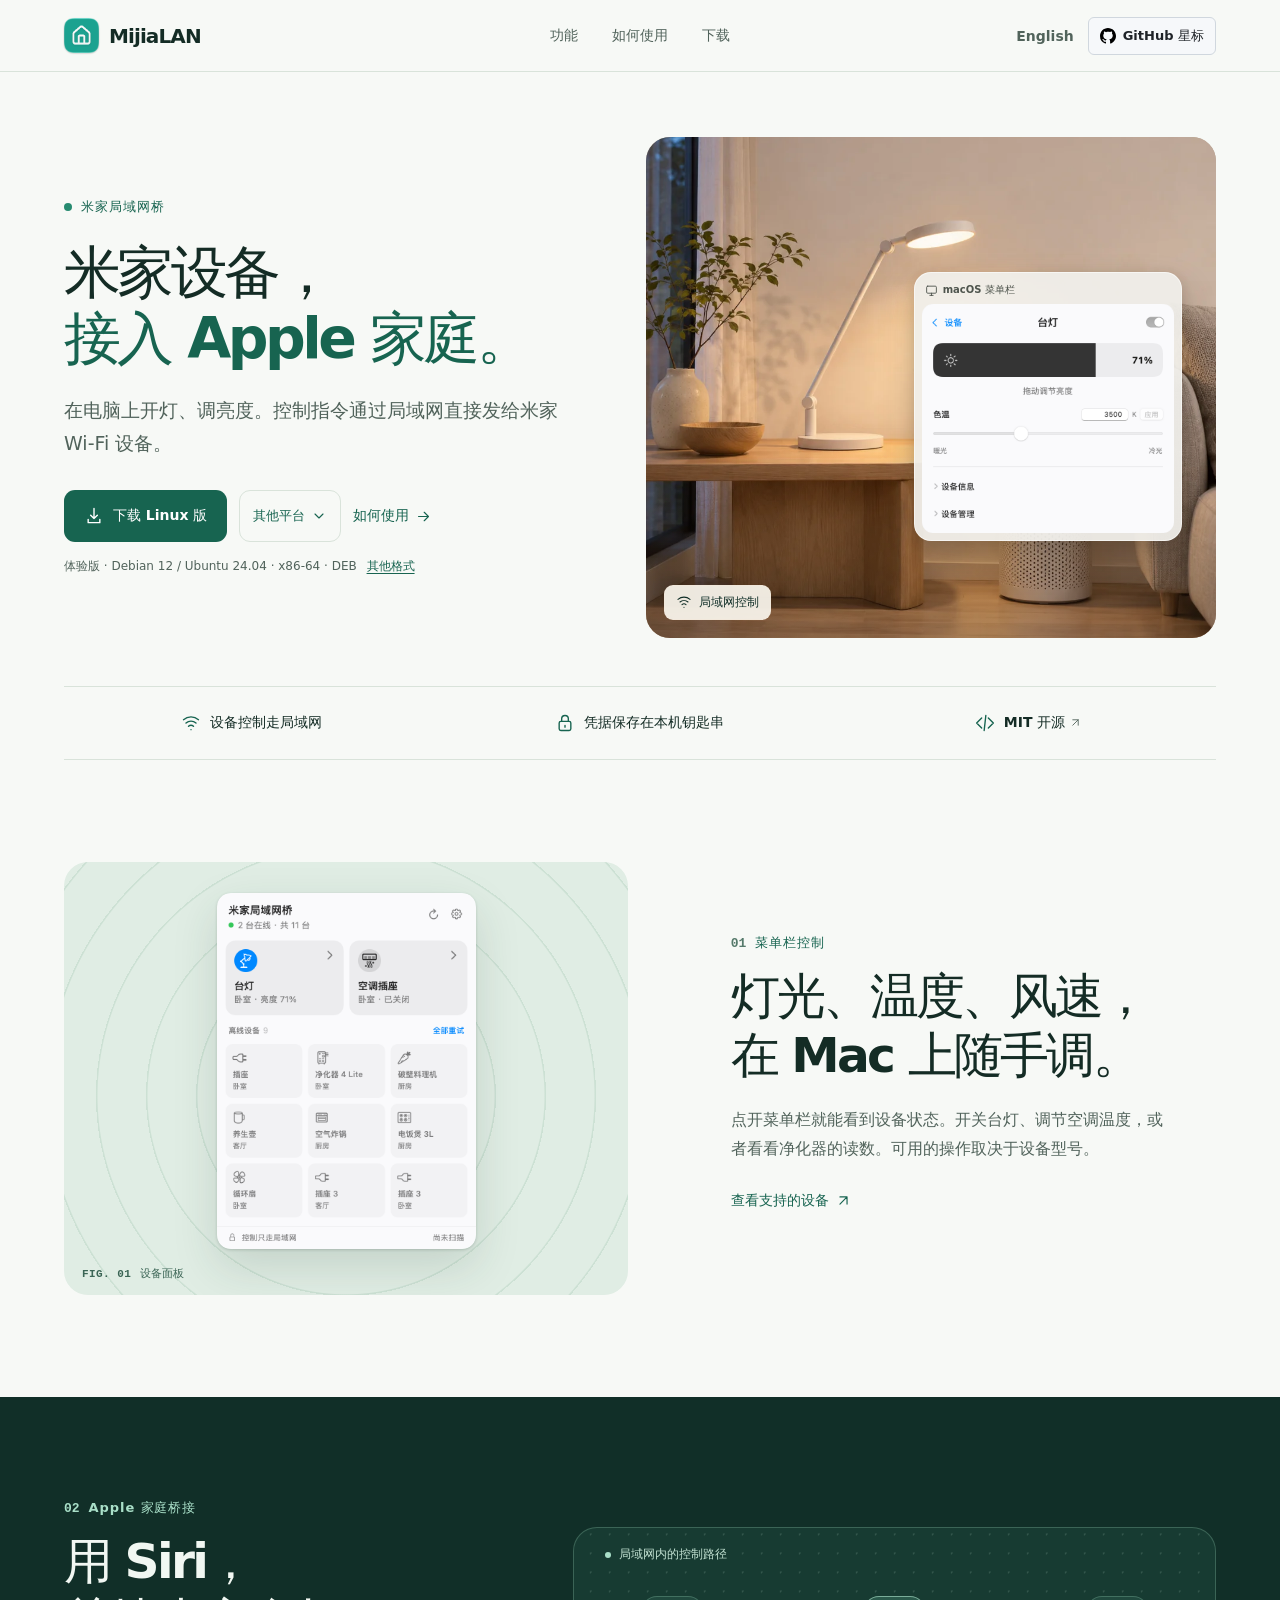
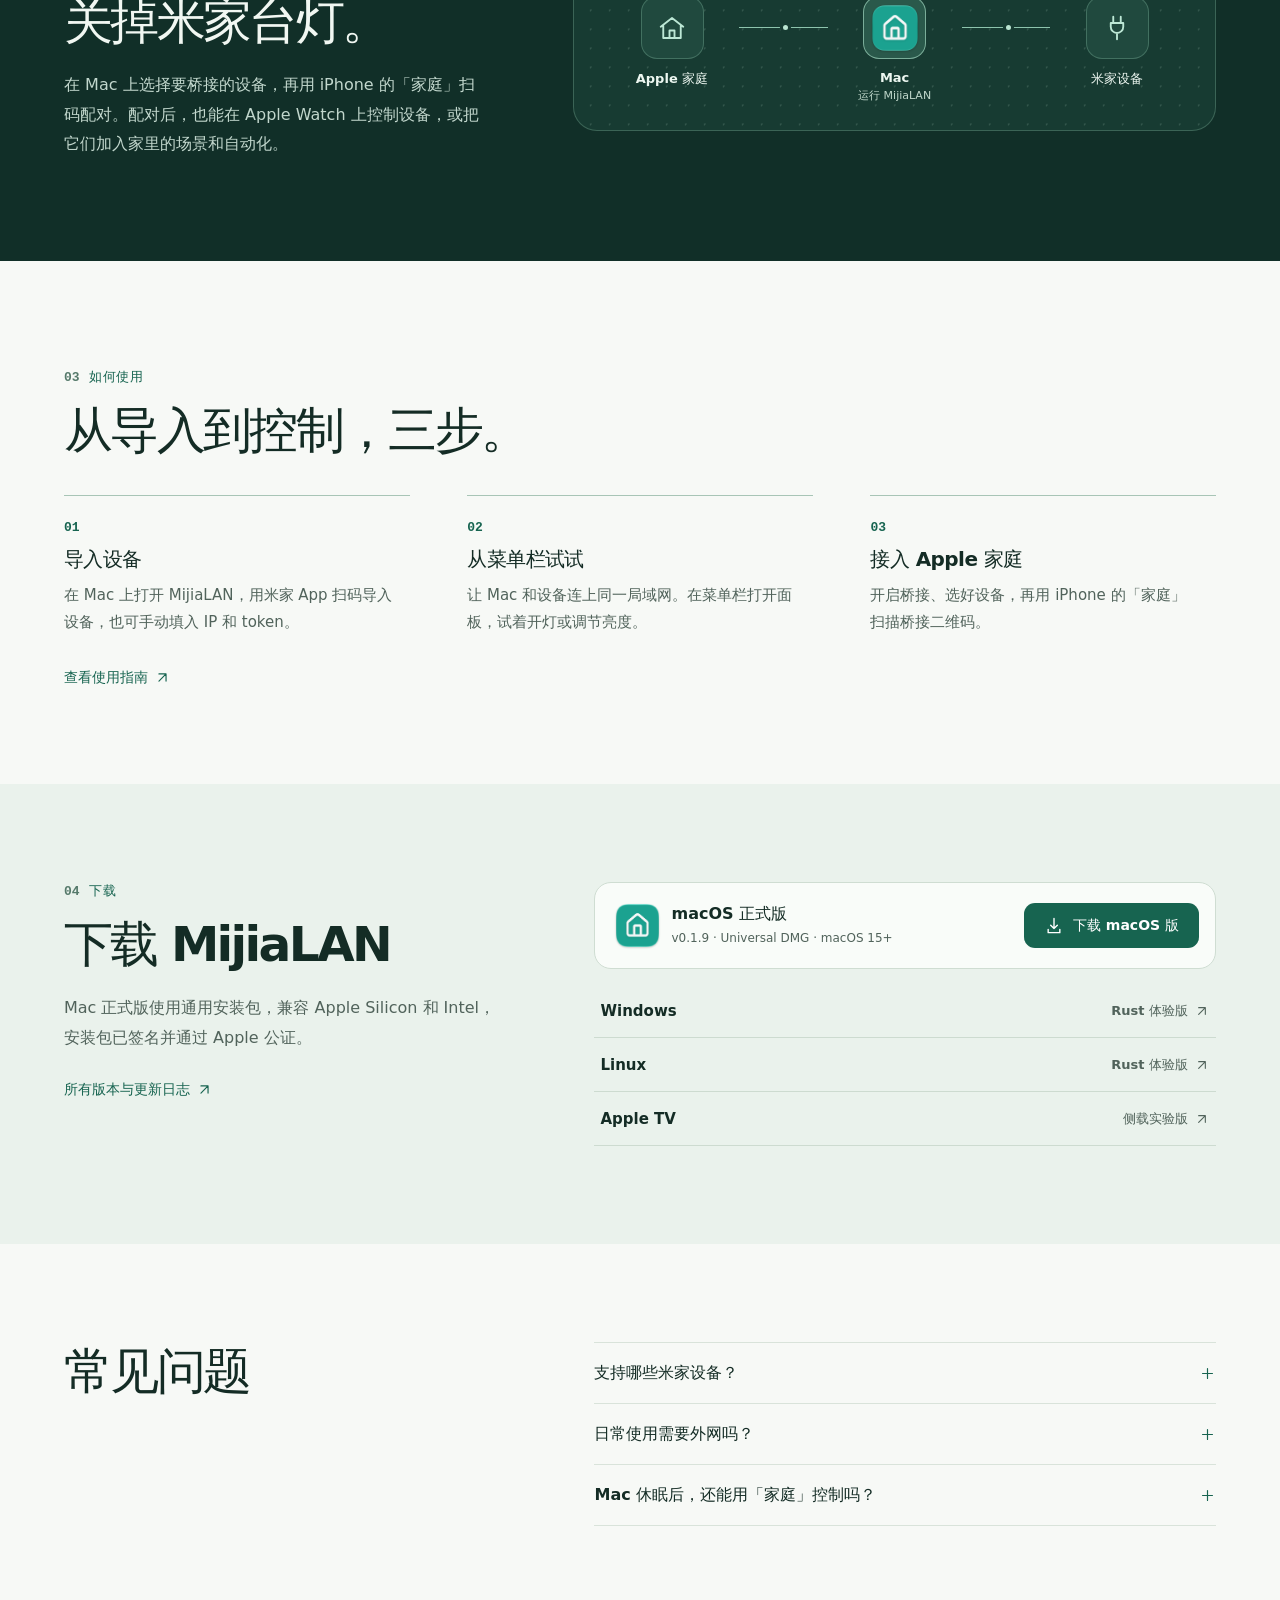
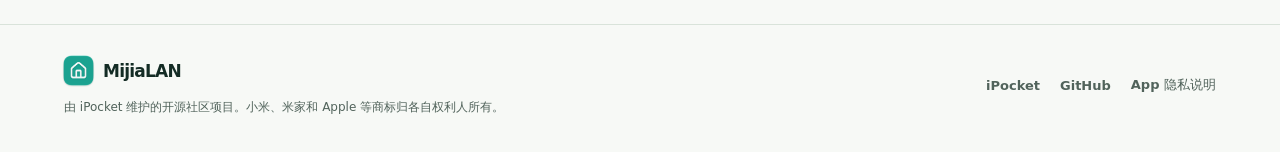
==== index.html @ 839fb007 "Update macOS download links for 0.1.9" ====
<!doctype html>
<html lang="zh-CN">
  <head>
    <meta charset="utf-8" />
    <meta name="viewport" content="width=device-width, initial-scale=1" />
    <meta name="theme-color" content="#f7f9f6" />
    <meta
      name="description"
      content="从 Mac 菜单栏控制兼容的米家 Wi-Fi 设备，通过局域网接入 Apple 家庭（HomeKit）。MijiaLAN 免费开源，支持 macOS 15 及以上。"
    />
    <meta name="robots" content="max-image-preview:large" />
    <title>米家局域网控制与 HomeKit 桥接 | MijiaLAN</title>
    <link rel="canonical" href="https://mijialan.ipocket.xyz/" />
    <link rel="alternate" hreflang="zh-CN" href="https://mijialan.ipocket.xyz/" />
    <link rel="alternate" hreflang="en" href="https://mijialan.ipocket.xyz/en/" />
    <link rel="alternate" hreflang="x-default" href="https://mijialan.ipocket.xyz/" />
    <meta property="og:type" content="website" />
    <meta property="og:site_name" content="MijiaLAN" />
    <meta property="og:locale" content="zh_CN" />
    <meta property="og:locale:alternate" content="en_US" />
    <meta property="og:url" content="https://mijialan.ipocket.xyz/" />
    <meta property="og:title" content="米家局域网控制与 HomeKit 桥接 | MijiaLAN" />
    <meta
      property="og:description"
      content="从 Mac 菜单栏控制米家 Wi-Fi 设备，并通过局域网接入 Apple 家庭。免费开源。"
    />
    <meta property="og:image" content="https://mijialan.ipocket.xyz/assets/mijialan-share.jpg" />
    <meta property="og:image:width" content="1200" />
    <meta property="og:image:height" content="630" />
    <meta property="og:image:alt" content="MijiaLAN 图标与点亮台灯的客厅。" />
    <meta name="twitter:card" content="summary_large_image" />
    <meta name="twitter:image:alt" content="MijiaLAN 图标与点亮台灯的客厅。" />
    <script type="application/ld+json">
      {
        "@context": "https://schema.org",
        "@type": "WebSite",
        "name": "MijiaLAN",
        "url": "https://mijialan.ipocket.xyz/",
        "inLanguage": ["zh-CN", "en"]
      }
    </script>
    <link rel="icon" type="image/png" href="./assets/mijialan-icon.png" />
    <link rel="stylesheet" href="./styles.css?v=regional-analytics" />
    <script defer src="./downloads.js"></script>
    <script defer src="./analytics.js?v=regional-analytics"></script>
  </head>
  <body>
    <svg class="icon-library" xmlns="http://www.w3.org/2000/svg" aria-hidden="true">
      <symbol id="icon-arrow" viewBox="0 0 24 24"><path d="M5 12h14m-6-6 6 6-6 6" /></symbol>
      <symbol id="icon-external" viewBox="0 0 24 24"><path d="M7 17 17 7M7 7h10v10" /></symbol>
      <symbol id="icon-download" viewBox="0 0 24 24"><path d="M12 3v12m-4-4 4 4 4-4M5 16v4h14v-4" /></symbol>
      <symbol id="icon-chevron" viewBox="0 0 24 24"><path d="m6 9 6 6 6-6" /></symbol>
      <symbol id="icon-check" viewBox="0 0 24 24"><path d="m5 12 4 4L19 6" /></symbol>
      <symbol id="icon-wifi" viewBox="0 0 24 24">
        <path d="M3 8a14 14 0 0 1 18 0M6 12a9 9 0 0 1 12 0m-9 4a4.4 4.4 0 0 1 6 0m-3 4h.01" />
      </symbol>
      <symbol id="icon-home" viewBox="0 0 24 24"><path d="m3 11 9-7 9 7m-2-1v10H5V10m5 10v-6h4v6" /></symbol>
      <symbol id="icon-mac" viewBox="0 0 24 24">
        <rect x="3" y="4" width="18" height="13" rx="2" />
        <path d="M9 21h6m-3-4v4" />
      </symbol>
      <symbol id="icon-plug" viewBox="0 0 24 24">
        <path d="M9 3v5m6-5v5M7 8h10v3a5 5 0 0 1-10 0V8Zm5 8v5" />
      </symbol>
      <symbol id="icon-code" viewBox="0 0 24 24"><path d="m8 6-6 6 6 6m8-12 6 6-6 6m-3-15-2 18" /></symbol>
      <symbol id="icon-lock" viewBox="0 0 24 24">
        <rect x="5" y="10" width="14" height="11" rx="2" />
        <path d="M8 10V7a4 4 0 0 1 8 0v3m-4 5v2" />
      </symbol>
      <symbol id="icon-plus" viewBox="0 0 24 24"><path d="M5 12h14M12 5v14" /></symbol>
    </svg>
    <a class="skip-link" href="#main-content">跳到正文</a>

    <header class="site-header" id="top">
      <div class="shell header-inner">
        <a class="wordmark" href="#top" aria-label="MijiaLAN 首页">
          <img src="./assets/mijialan-icon.png" width="43" height="43" alt="" />
          <span>MijiaLAN</span>
        </a>
        <nav class="site-nav" aria-label="主导航">
          <a href="#features">功能</a>
          <a href="#setup">如何使用</a>
          <a href="#download">下载</a>
        </nav>
        <div class="header-actions">
          <a class="locale-link" href="./en/" lang="en" hreflang="en">English</a>
          <a
            class="source-link"
            href="https://github.com/iPocket-APP/MijiaLAN"
            aria-label="在 GitHub 上给 MijiaLAN 点星标"
          >
            <img src="./assets/github-mark.svg" width="16" height="16" alt="" />
            <span><span class="source-site">GitHub </span>星标</span>
          </a>
        </div>
      </div>
    </header>

    <main id="main-content">
      <section class="shell hero" aria-labelledby="hero-title">
        <div class="hero-copy">
          <p class="eyebrow"><span class="status-dot" aria-hidden="true"></span> 米家局域网桥</p>
          <h1 id="hero-title">米家设备，<span>接入 Apple 家庭。</span></h1>
          <p class="hero-description">在电脑上开灯、调亮度。控制指令通过局域网直接发给米家 Wi‑Fi 设备。</p>
          <div class="hero-actions" data-platform-picker>
            <a
              class="button button-primary"
              href="#download"
              data-hero-download
              data-download-placement="hero"
              aria-describedby="hero-requirements"
            >
              <svg class="icon" aria-hidden="true"><use href="#icon-download" /></svg>
              <span>选择下载平台</span>
            </a>
            <button
              type="button"
              class="button platform-toggle"
              data-platform-toggle
              aria-controls="download-platforms"
              aria-expanded="false"
              hidden
            >
              <span>其他平台</span>
              <svg class="icon" aria-hidden="true"><use href="#icon-chevron" /></svg>
            </button>
            <div class="platform-picker" id="download-platforms" role="group" aria-label="下载平台" hidden>
              <button
                type="button"
                data-option-platform="macos"
                data-label="下载 macOS 版"
                data-requirements="macOS 15 及以上 · Apple Silicon 与 Intel"
                aria-pressed="false"
              >
                <strong>macOS</strong>
                <small>正式版 · Universal DMG</small>
                <svg class="icon" aria-hidden="true"><use href="#icon-check" /></svg>
              </button>
              <button
                type="button"
                data-option-platform="windows"
                data-label="下载 Windows 版"
                data-requirements="体验版 · Windows x64 · MSI"
                data-release-label="安装说明"
                aria-pressed="false"
              >
                <strong>Windows</strong>
                <small>体验版 · x64 MSI</small>
                <svg class="icon" aria-hidden="true"><use href="#icon-check" /></svg>
              </button>
              <button
                type="button"
                data-option-platform="linux"
                data-label="下载 Linux 版"
                data-requirements="体验版 · Debian 12 / Ubuntu 24.04 · x86-64 · DEB"
                data-release-label="其他格式"
                aria-pressed="false"
              >
                <strong>Linux</strong>
                <small>体验版 · x86-64 DEB</small>
                <svg class="icon" aria-hidden="true"><use href="#icon-check" /></svg>
              </button>
            </div>
            <a class="text-link" href="#setup"
              >如何使用 <svg class="icon" aria-hidden="true"><use href="#icon-arrow" /></svg
            ></a>
          </div>
          <p class="hero-requirements" id="hero-requirements">
            <span data-hero-requirements>macOS、Windows 和 Linux</span>
            <a data-hero-release href="https://github.com/iPocket-APP/MijiaLAN/releases" hidden>发行说明</a>
          </p>
        </div>

        <figure class="hero-art">
          <img
            class="hero-scene"
            src="./assets/living-room.webp"
            width="960"
            height="1280"
            alt="客厅里的台灯亮着，旁边摆着空气净化器。"
          />
          <div class="hero-panel">
            <div class="panel-label">
              <svg class="icon" aria-hidden="true"><use href="#icon-mac" /></svg> macOS 菜单栏
            </div>
            <img
              src="./assets/macos-lamp.webp"
              width="720"
              height="654"
              alt="MijiaLAN 的台灯详情，可调节电源、亮度和色温。"
            />
          </div>
          <figcaption class="art-caption">
            <svg class="icon" aria-hidden="true"><use href="#icon-wifi" /></svg> 局域网控制
          </figcaption>
        </figure>
      </section>

      <ul class="shell facts" aria-label="项目特点">
        <li>
          <svg class="icon" aria-hidden="true"><use href="#icon-wifi" /></svg><span>设备控制走局域网</span>
        </li>
        <li>
          <svg class="icon" aria-hidden="true"><use href="#icon-lock" /></svg
          ><span>凭据保存在本机钥匙串</span>
        </li>
        <li>
          <svg class="icon" aria-hidden="true"><use href="#icon-code" /></svg
          ><a href="https://github.com/iPocket-APP/MijiaLAN/blob/main/LICENSE"
            >MIT 开源 <svg class="icon" aria-hidden="true"><use href="#icon-external" /></svg
          ></a>
        </li>
      </ul>

      <section class="shell feature" id="features" aria-labelledby="feature-title">
        <figure class="feature-art">
          <img
            src="./assets/macos-panel.webp"
            width="720"
            height="990"
            alt="米家局域网桥设备面板，显示台灯、空调插座与各设备的连接状态。"
            loading="lazy"
          />
          <figcaption><span class="figure-index">FIG. 01</span> 设备面板</figcaption>
        </figure>
        <div class="section-copy">
          <p class="eyebrow section-label"><span>01</span> 菜单栏控制</p>
          <h2 id="feature-title">灯光、温度、风速，<br />在 Mac 上随手调。</h2>
          <p>
            点开菜单栏就能看到设备状态。开关台灯、调节空调温度，或者看看净化器的读数。可用的操作取决于设备型号。
          </p>
          <a class="text-link" href="https://github.com/iPocket-APP/MijiaLAN#设备支持"
            >查看支持的设备 <svg class="icon" aria-hidden="true"><use href="#icon-external" /></svg
          ></a>
        </div>
      </section>

      <section class="bridge" id="apple-home" aria-labelledby="bridge-title">
        <div class="shell bridge-inner">
          <div class="section-copy">
            <p class="eyebrow section-label"><span>02</span> Apple 家庭桥接</p>
            <h2 id="bridge-title">用 Siri，<br />关掉米家台灯。</h2>
            <p>
              在 Mac 上选择要桥接的设备，再用 iPhone 的「家庭」扫码配对。配对后，也能在 Apple Watch
              上控制设备，或把它们加入家里的场景和自动化。
            </p>
          </div>

          <figure class="route">
            <figcaption><span class="status-dot" aria-hidden="true"></span> 局域网内的控制路径</figcaption>
            <div
              class="route-flow"
              role="img"
              aria-label="Apple 家庭通过运行 MijiaLAN 的 Mac 控制米家 Wi‑Fi 设备。"
            >
              <div class="route-node">
                <span class="route-icon"
                  ><svg class="icon" aria-hidden="true"><use href="#icon-home" /></svg
                ></span>
                <span>Apple 家庭</span>
              </div>
              <span class="route-line" aria-hidden="true"></span>
              <div class="route-node route-bridge">
                <span class="route-icon"
                  ><img src="./assets/mijialan-icon.png" width="68" height="68" alt=""
                /></span>
                <span>Mac <small>运行 MijiaLAN</small></span>
              </div>
              <span class="route-line" aria-hidden="true"></span>
              <div class="route-node">
                <span class="route-icon"
                  ><svg class="icon" aria-hidden="true"><use href="#icon-plug" /></svg
                ></span>
                <span>米家设备</span>
              </div>
            </div>
          </figure>
        </div>
      </section>

      <section class="shell setup" id="setup" aria-labelledby="setup-title">
        <p class="eyebrow section-label"><span>03</span> 如何使用</p>
        <h2 id="setup-title">从导入到控制，三步。</h2>
        <ol class="steps">
          <li>
            <span class="step-number" aria-hidden="true">01</span>
            <h3>导入设备</h3>
            <p>在 Mac 上打开 MijiaLAN，用米家 App 扫码导入设备，也可手动填入 IP 和 token。</p>
          </li>
          <li>
            <span class="step-number" aria-hidden="true">02</span>
            <h3>从菜单栏试试</h3>
            <p>让 Mac 和设备连上同一局域网。在菜单栏打开面板，试着开灯或调节亮度。</p>
          </li>
          <li>
            <span class="step-number" aria-hidden="true">03</span>
            <h3>接入 Apple 家庭</h3>
            <p>开启桥接、选好设备，再用 iPhone 的「家庭」扫描桥接二维码。</p>
          </li>
        </ol>
        <a class="text-link" href="https://github.com/iPocket-APP/MijiaLAN#使用"
          >查看使用指南 <svg class="icon" aria-hidden="true"><use href="#icon-external" /></svg
        ></a>
      </section>

      <section class="downloads" id="download" aria-labelledby="download-title">
        <div class="shell downloads-inner">
          <div class="section-copy">
            <p class="eyebrow section-label"><span>04</span> 下载</p>
            <h2 id="download-title">下载 MijiaLAN</h2>
            <p>Mac 正式版使用通用安装包，兼容 Apple Silicon 和 Intel，安装包已签名并通过 Apple 公证。</p>
            <a class="text-link" href="https://github.com/iPocket-APP/MijiaLAN/releases"
              >所有版本与更新日志 <svg class="icon" aria-hidden="true"><use href="#icon-external" /></svg
            ></a>
          </div>
          <div class="platforms">
            <div class="mac-download">
              <div class="platform-heading">
                <img src="./assets/mijialan-icon.png" width="53" height="53" alt="" loading="lazy" />
                <div>
                  <h3>macOS 正式版</h3>
                  <p>v0.1.9 · Universal DMG · macOS 15+</p>
                </div>
              </div>
              <a
                class="button button-primary"
                href="https://github.com/iPocket-APP/MijiaLAN/releases/download/v0.1.9/MijiaLAN-0.1.9-universal.dmg"
                data-download-placement="download_section"
                data-download-platform="macos"
              >
                <svg class="icon" aria-hidden="true"><use href="#icon-download" /></svg> 下载 macOS 版
              </a>
            </div>
            <ul class="platform-links" aria-label="其他平台">
              <li>
                <a
                  id="release-windows"
                  href="https://github.com/iPocket-APP/MijiaLAN/releases/tag/rs-v0.1.0-b14"
                  ><span>Windows</span
                  ><span class="platform-status"
                    >Rust 体验版
                    <svg class="icon" aria-hidden="true"><use href="#icon-external" /></svg></span
                ></a>
              </li>
              <li>
                <a
                  id="release-linux"
                  href="https://github.com/iPocket-APP/MijiaLAN/releases/tag/rs-linux-v0.1.0-b1"
                  ><span>Linux</span
                  ><span class="platform-status"
                    >Rust 体验版
                    <svg class="icon" aria-hidden="true"><use href="#icon-external" /></svg></span
                ></a>
              </li>
              <li>
                <a href="https://github.com/iPocket-APP/MijiaLAN/releases/tag/tvos-v0.1.1-b3"
                  ><span>Apple TV</span
                  ><span class="platform-status"
                    >侧载实验版 <svg class="icon" aria-hidden="true"><use href="#icon-external" /></svg></span
                ></a>
              </li>
            </ul>
          </div>
        </div>
      </section>

      <section class="shell faq" aria-labelledby="faq-title">
        <h2 id="faq-title">常见问题</h2>
        <div class="faq-list">
          <details>
            <summary>
              支持哪些米家设备？ <svg class="icon" aria-hidden="true"><use href="#icon-plus" /></svg>
            </summary>
            <p>
              主要支持可在局域网直连的米家 Wi‑Fi
              设备，包括部分灯具、插座、风扇、空调和净化器。具体型号和可用功能见<a
                href="https://github.com/iPocket-APP/MijiaLAN#设备支持"
                >设备支持说明</a
              >。
            </p>
          </details>
          <details>
            <summary>
              日常使用需要外网吗？ <svg class="icon" aria-hidden="true"><use href="#icon-plus" /></svg>
            </summary>
            <p>
              设备导入并缓存所需规格后，日常控制可以在局域网完成。用米家 App
              扫码导入设备，以及获取尚未缓存的设备规格时，需要联网。
            </p>
          </details>
          <details>
            <summary>
              Mac 休眠后，还能用「家庭」控制吗？
              <svg class="icon" aria-hidden="true"><use href="#icon-plus" /></svg>
            </summary>
            <p>
              桥接时需要让 Mac 保持唤醒，并让 MijiaLAN 在后台运行。要从家外访问，或让家庭自动化运行，还需要
              HomePod 或 Apple TV 等家居中枢。
            </p>
          </details>
        </div>
      </section>
    </main>

    <footer class="site-footer">
      <div class="shell footer-inner">
        <div>
          <a class="wordmark" href="#top" aria-label="MijiaLAN，返回顶部"
            ><img src="./assets/mijialan-icon.png" width="37" height="37" alt="" loading="lazy" /><span
              >MijiaLAN</span
            ></a
          >
          <p>由 iPocket 维护的开源社区项目。小米、米家和 Apple 等商标归各自权利人所有。</p>
        </div>
        <nav class="footer-links" aria-label="页脚导航">
          <a href="https://ipocket.xyz/">iPocket</a>
          <a href="https://github.com/iPocket-APP/MijiaLAN">GitHub</a>
          <a href="https://github.com/iPocket-APP/MijiaLAN/blob/main/PRIVACY.md">App 隐私说明</a>
          <button
            type="button"
            data-analytics-settings="regional"
            aria-controls="analytics-consent"
            aria-expanded="false"
            hidden
          >
            网站分析设置
          </button>
        </nav>
      </div>
      <div class="shell">
        <section
          class="analytics-consent"
          id="analytics-consent"
          aria-labelledby="analytics-title"
          tabindex="-1"
          hidden
        >
          <h2 id="analytics-title">网站分析设置</h2>
          <p>
            Google Analytics 使用 Cookie 统计页面访问和安装包按钮点击。你可以随时在页脚更改选择。
            <a href="https://policies.google.com/technologies/partner-sites?hl=zh-CN">Google 如何使用数据</a>
          </p>
          <div class="analytics-actions">
            <button class="button analytics-choice" type="button" data-analytics-choice="deny">
              不允许分析
            </button>
            <button class="button analytics-choice" type="button" data-analytics-choice="allow">
              允许分析
            </button>
          </div>
        </section>
      </div>
    </footer>
  </body>
</html>
---- styles.css ----
:root {
  color-scheme: light;
  --paper: #f7f9f6;
  --ink: #142c25;
  --muted: #51635b;
  --green: #176450;
  --green-hover: #104e3f;
  --line: #d9e3da;
  --soft: #eaf2ec;
  --forest: #112f28;
  --mint: #a9dfc8;
  --page-width: 1220px;
  --gutter: clamp(20px, 5vw, 72px);
  --radius: 24px;
  font-family: -apple-system, BlinkMacSystemFont, "PingFang SC", "Microsoft YaHei", system-ui, sans-serif;
  background: var(--paper);
  color: var(--ink);
  font-synthesis: none;
  -webkit-font-smoothing: antialiased;
}

*,
*::before,
*::after {
  box-sizing: border-box;
}
body,
figure,
ul,
ol,
p,
h1,
h2,
h3 {
  margin: 0;
}
a {
  color: inherit;
  text-decoration: none;
}
img {
  display: block;
  max-width: 100%;
  height: auto;
}
section[id],
#main-content {
  scroll-margin-top: 24px;
}
::selection {
  color: var(--forest);
  background: #bfe6d4;
}
:focus-visible {
  outline: 2px solid #147b61;
  outline-offset: 5px;
}

.shell {
  width: min(var(--page-width), calc(100% - var(--gutter) * 2));
  margin-inline: auto;
}
.icon-library {
  position: absolute;
  width: 0;
  height: 0;
  overflow: hidden;
}
.icon {
  width: 20px;
  height: 20px;
  flex: none;
  fill: none;
  stroke: currentColor;
  stroke-width: 1.65;
  stroke-linecap: round;
  stroke-linejoin: round;
}
.skip-link {
  position: fixed;
  z-index: 5;
  top: 10px;
  left: 10px;
  padding: 10px 14px;
  color: white;
  background: var(--forest);
  border-radius: 8px;
  transform: translateY(-150%);
}
.skip-link:focus {
  transform: translateY(0);
}

.site-header {
  border-bottom: 1px solid var(--line);
}
.header-inner {
  min-height: 71px;
  display: grid;
  grid-template-columns: 1fr auto 1fr;
  gap: 24px;
  align-items: center;
}
.wordmark {
  display: inline-flex;
  align-items: center;
  gap: 6px;
  width: fit-content;
  font-size: 20px;
  font-weight: 750;
  letter-spacing: -0.045em;
}
.wordmark img {
  margin-left: -4px;
}
.site-nav {
  display: flex;
  align-items: center;
  gap: 34px;
}
.site-nav a,
.locale-link {
  min-height: 44px;
  display: inline-flex;
  align-items: center;
  font-size: 14px;
  font-weight: 600;
  color: var(--muted);
}
.site-nav a:hover,
.locale-link:hover {
  color: var(--green);
}
.header-actions {
  display: flex;
  align-items: center;
  gap: 14px;
  justify-self: end;
  white-space: nowrap;
}
.source-link {
  display: inline-flex;
  align-items: center;
  gap: 7px;
  min-height: 38px;
  padding-inline: 11px;
  border: 1px solid #d0d7de;
  border-radius: 6px;
  background: #f6f8fa;
  color: #1f2328;
  font-size: 13px;
  font-weight: 650;
}
.source-link:hover {
  border-color: #b6bec7;
  background: #eef1f4;
}
.source-link img {
  flex: none;
}

.hero {
  display: grid;
  grid-template-columns: 0.96fr 1.04fr;
  gap: clamp(34px, 4.3vw, 62px);
  align-items: center;
  padding-block: clamp(49px, 5.1vw, 74px) 48px;
}
.hero-copy {
  min-width: 0;
}
.eyebrow {
  display: flex;
  align-items: center;
  gap: 9px;
  font-size: 13px;
  font-weight: 720;
  color: var(--green);
  letter-spacing: 0.07em;
}
.status-dot {
  width: 8px;
  height: 8px;
  flex: none;
  border-radius: 50%;
  background: #278b70;
}
.hero h1 {
  margin-top: 23px;
  font-size: clamp(42px, 4.45vw, 66px);
  font-weight: 780;
  line-height: 1.16;
  letter-spacing: -0.062em;
}
.hero h1 span {
  display: block;
  color: var(--green);
}
.hero-description {
  margin-top: 23px;
  max-width: 26em;
  font-size: clamp(16px, 1.5vw, 19px);
  line-height: 1.75;
  color: var(--muted);
}
.hero-actions {
  position: relative;
  display: flex;
  flex-wrap: wrap;
  align-items: center;
  gap: 10px 12px;
  margin-top: 30px;
}
.hero-actions [hidden] {
  display: none;
}
.button {
  display: inline-flex;
  align-items: center;
  justify-content: center;
  gap: 9px;
  min-height: 52px;
  padding: 0 19px;
  border: 1px solid transparent;
  border-radius: 11px;
  font-size: 14px;
  font-weight: 710;
  white-space: nowrap;
  transition:
    background-color 0.18s ease,
    transform 0.18s ease;
}
.button-primary {
  background: var(--green);
  color: #fff;
}
.button-primary:hover {
  background: var(--green-hover);
}
.button-primary:active {
  transform: translateY(1px);
}
.platform-toggle {
  gap: 6px;
  padding-inline: 13px;
  font-family: inherit;
  font-size: 13px;
  cursor: pointer;
}
.platform-toggle:not(.button-primary) {
  border-color: var(--line);
  background: transparent;
  color: var(--green);
}
.platform-toggle:not(.button-primary):is(:hover, [aria-expanded="true"]) {
  background: var(--soft);
}
.platform-toggle .icon,
.platform-picker .icon {
  width: 16px;
  height: 16px;
}
.platform-toggle[aria-expanded="true"] .icon {
  transform: rotate(180deg);
}
.platform-picker {
  position: absolute;
  inset-block-start: calc(100% + 8px);
  inset-inline-start: 0;
  z-index: 2;
  width: min(278px, 100%);
  padding: 5px;
  border: 1px solid var(--line);
  border-radius: 14px;
  background: var(--paper);
  box-shadow: 0 12px 28px #142c2526;
}
.platform-picker button {
  display: grid;
  grid-template-columns: 1fr auto;
  align-items: center;
  gap: 2px 10px;
  width: 100%;
  min-height: 52px;
  padding: 8px 10px;
  border: 0;
  border-radius: 9px;
  background: none;
  color: var(--ink);
  font: inherit;
  font-size: 14px;
  text-align: start;
  cursor: pointer;
}
.platform-picker button:is(:hover, [aria-pressed="true"]) {
  background: var(--soft);
}
.platform-picker button:focus-visible {
  outline-offset: -2px;
}
.platform-picker small {
  grid-column: 1;
  color: var(--muted);
  font-size: 12px;
}
.platform-picker .icon {
  grid-area: 1 / 2 / span 2;
  color: var(--green);
  visibility: hidden;
}
.platform-picker button[aria-pressed="true"] .icon {
  visibility: visible;
}
.text-link {
  display: inline-flex;
  align-items: center;
  gap: 6px;
  width: fit-content;
  min-height: 44px;
  font-size: 14px;
  font-weight: 700;
  color: var(--green);
}
.text-link .icon {
  width: 17px;
  height: 17px;
  transition: transform 0.18s ease;
}
.text-link:hover {
  text-decoration: underline;
  text-underline-offset: 4px;
}
.text-link:hover .icon {
  transform: translateX(2px);
}
.hero-requirements {
  margin-top: 15px;
  color: var(--muted);
  font-size: 12px;
  line-height: 1.65;
}
.hero-requirements a {
  margin-inline-start: 6px;
  color: var(--green);
  text-decoration: underline;
  text-underline-offset: 3px;
  white-space: nowrap;
}

.hero-art {
  position: relative;
  isolation: isolate;
  overflow: hidden;
  aspect-ratio: 1.14;
  background: #b8a58f;
  border-radius: var(--radius);
}
.hero-scene {
  width: 100%;
  height: 100%;
  object-fit: cover;
  object-position: center 78%;
}
.hero-art::after {
  content: "";
  position: absolute;
  z-index: 0;
  inset: 62% 0 0;
  background: linear-gradient(0deg, #231d174d, transparent);
  pointer-events: none;
}
.hero-panel {
  position: absolute;
  z-index: 1;
  inset: 27% 6% auto auto;
  width: 47%;
  max-width: 294px;
  padding: 7px;
  border: 1px solid #ffffff85;
  border-radius: 17px;
  background: #f1efebef;
  box-shadow:
    0 18px 34px #30281c42,
    0 3px 12px #30281c24;
}
.panel-label {
  display: flex;
  align-items: center;
  gap: 5px;
  padding: 3px 3px 7px;
  color: #4e544d;
  font-size: 10px;
  font-weight: 650;
}
.panel-label .icon {
  width: 13px;
  height: 13px;
}
.hero-panel img {
  width: 100%;
  background: #f7f7f9;
  border-radius: 11px;
}
.art-caption {
  position: absolute;
  z-index: 1;
  bottom: 18px;
  left: 18px;
  display: flex;
  align-items: center;
  gap: 7px;
  padding: 8px 11px;
  border: 1px solid #f4e8d98c;
  border-radius: 9px;
  background: #f7f3e9f2;
  color: var(--forest);
  font-size: 12px;
  font-weight: 720;
}
.art-caption .icon {
  width: 16px;
  height: 16px;
}

.facts {
  display: grid;
  grid-template-columns: repeat(3, 1fr);
  gap: 14px;
  min-height: 74px;
  align-items: center;
  padding: 12px 0;
  border-block: 1px solid var(--line);
  list-style: none;
}
.facts li {
  display: flex;
  align-items: center;
  justify-content: center;
  gap: 9px;
  min-width: 0;
  font-size: 14px;
  font-weight: 620;
}
.facts li > .icon {
  color: var(--green);
}
.facts a {
  display: inline-flex;
  align-items: center;
  gap: 4px;
  min-height: 36px;
}
.facts a:hover {
  text-decoration: underline;
  text-underline-offset: 4px;
}
.facts a .icon {
  width: 13px;
  height: 13px;
  color: var(--muted);
}

.feature {
  display: grid;
  grid-template-columns: 1fr 0.86fr;
  gap: clamp(40px, 8vw, 116px);
  align-items: center;
  padding-block: clamp(64px, 8vw, 112px);
}
.feature-art {
  position: relative;
  isolation: isolate;
  min-height: 433px;
  display: grid;
  place-items: center;
  overflow: hidden;
  padding: 30px 24px 45px;
  border-radius: var(--radius);
  background: #e0ede4;
}
.feature-art::before {
  content: "";
  position: absolute;
  z-index: -1;
  inset: 0;
  background: repeating-radial-gradient(circle at 50% 54%, transparent 0 48px, #b3d1bf70 49px 50px);
}
.feature-art img {
  width: min(100%, 259px);
  border-radius: 14px;
  box-shadow:
    0 17px 45px #223d3026,
    0 1px 3px #223d3033;
}
.feature-art figcaption {
  position: absolute;
  left: 18px;
  bottom: 14px;
  display: flex;
  align-items: center;
  gap: 9px;
  font-size: 11px;
  font-weight: 640;
  color: #3b6555;
}
.figure-index,
.section-label span,
.step-number {
  font-family: ui-monospace, "SF Mono", Consolas, monospace;
  font-variant-numeric: tabular-nums;
}
.figure-index {
  letter-spacing: 0.04em;
}
.section-label span {
  color: #567a6b;
  letter-spacing: 0;
}
h2 {
  margin-top: 15px;
  font-size: clamp(31px, 3.8vw, 52px);
  font-weight: 760;
  line-height: 1.22;
  letter-spacing: -0.055em;
}
.section-copy > p:not(.eyebrow) {
  max-width: 27em;
  margin-top: 19px;
  color: var(--muted);
  font-size: 16px;
  line-height: 1.85;
}
.section-copy > .text-link {
  margin-top: 15px;
}

.bridge {
  background: var(--forest);
  color: #f1f7f2;
}
.bridge-inner {
  display: grid;
  grid-template-columns: 0.79fr 1.21fr;
  align-items: center;
  gap: clamp(36px, 7vw, 102px);
  padding-block: clamp(62px, 8vw, 102px);
}
.bridge .eyebrow,
.bridge .section-label span {
  color: var(--mint);
}
.bridge .section-copy > p:not(.eyebrow) {
  color: #c2d7cd;
}
.route {
  padding: 18px clamp(14px, 2.4vw, 32px) 27px;
  border: 1px solid #8ec2aa4d;
  border-radius: var(--radius);
  background:
    radial-gradient(#c2e1d22c 1px, transparent 1px) 50% 50% / 19px 19px,
    #173b32;
}
.route figcaption {
  display: flex;
  align-items: center;
  gap: 8px;
  font-size: 12px;
  font-weight: 660;
  color: #c2e1d2;
}
.route figcaption .status-dot {
  width: 6px;
  height: 6px;
  background: var(--mint);
}
.route-flow {
  display: grid;
  grid-template-columns: minmax(82px, 1fr) minmax(14px, 0.66fr) minmax(82px, 1fr) minmax(14px, 0.66fr) minmax(
      82px,
      1fr
    );
  align-items: start;
  margin-top: 33px;
}
.route-node {
  display: grid;
  justify-items: center;
  gap: 11px;
  color: #edf7f1;
  font-size: 13px;
  font-weight: 670;
  text-align: center;
}
.route-node small {
  display: block;
  margin-top: 3px;
  color: #c1d8cc;
  font-size: 11px;
  font-weight: 520;
}
.route-icon {
  display: grid;
  place-items: center;
  width: 63px;
  height: 63px;
  border: 1px solid #88bea655;
  border-radius: 16px;
  background: #20493e;
  color: #bce7d5;
}
.route-icon .icon {
  width: 30px;
  height: 30px;
  stroke-width: 1.5;
}
.route-bridge .route-icon {
  border-color: #a9dfc8a0;
  background: #2a594b;
}
.route-icon img {
  width: 56px;
}
.route-line {
  position: relative;
  align-self: start;
  height: 1px;
  margin-top: 31px;
  background: #8dc4ad;
}
.route-line::after {
  content: "";
  position: absolute;
  top: -2px;
  left: 50%;
  width: 5px;
  height: 5px;
  border-radius: 50%;
  background: #bae5d1;
  box-shadow: 0 0 0 3px #173b32;
}

.setup {
  padding-block: clamp(62px, 8.4vw, 112px) clamp(52px, 6.6vw, 88px);
}
.steps {
  display: grid;
  grid-template-columns: repeat(3, minmax(0, 1fr));
  gap: clamp(22px, 4.5vw, 64px);
  margin-top: 34px;
  padding: 0;
  list-style: none;
}
.steps li {
  padding-top: 20px;
  border-top: 1px solid #a8c5b6;
}
.step-number {
  color: var(--green);
  font-size: 13px;
  font-weight: 600;
}
.steps h3 {
  margin-top: 11px;
  font-size: 20px;
  font-weight: 730;
  letter-spacing: -0.028em;
}
.steps p {
  max-width: 22em;
  margin-top: 9px;
  color: var(--muted);
  font-size: 15px;
  line-height: 1.8;
}
.setup > .text-link {
  margin-top: 20px;
}

.downloads {
  background: var(--soft);
}
.downloads-inner {
  display: grid;
  grid-template-columns: 0.83fr 1.17fr;
  align-items: start;
  gap: clamp(28px, 7vw, 96px);
  padding-block: clamp(58px, 7.7vw, 98px);
}
.mac-download {
  display: flex;
  align-items: center;
  justify-content: space-between;
  gap: 12px 18px;
  padding: 16px;
  border: 1px solid #cfddd2;
  border-radius: 17px;
  background: #f9fcf9;
}
.platform-heading {
  display: flex;
  align-items: center;
  gap: 7px;
}
.platform-heading img {
  flex: none;
}
.platform-heading h3 {
  font-size: 16px;
}
.platform-heading p {
  margin-top: 4px;
  color: var(--muted);
  font-size: 12px;
  line-height: 1.5;
}
.mac-download .button {
  min-height: 45px;
}
.platform-links {
  margin-top: 15px;
  padding: 0;
  list-style: none;
}
.platform-links li {
  border-bottom: 1px solid #cddbd0;
}
.platform-links a {
  display: flex;
  align-items: center;
  justify-content: space-between;
  gap: 12px;
  min-height: 53px;
  padding-inline: 6px;
  font-size: 15px;
  font-weight: 650;
}
.platform-links a:hover {
  color: var(--green);
}
.platform-status {
  display: inline-flex;
  align-items: center;
  gap: 6px;
  color: var(--muted);
  font-size: 13px;
  font-weight: 570;
}
.platform-status .icon {
  width: 16px;
  height: 16px;
}

.faq {
  display: grid;
  grid-template-columns: 0.83fr 1.17fr;
  align-items: start;
  gap: clamp(24px, 7vw, 96px);
  padding-block: clamp(58px, 7.7vw, 98px);
}
.faq h2 {
  margin-top: 0;
}
.faq-list {
  border-top: 1px solid var(--line);
}
.faq details {
  border-bottom: 1px solid var(--line);
}
.faq summary {
  display: flex;
  align-items: center;
  justify-content: space-between;
  gap: 12px;
  min-height: 60px;
  padding-block: 12px;
  cursor: pointer;
  font-size: 16px;
  font-weight: 670;
  list-style: none;
}
.faq summary::-webkit-details-marker {
  display: none;
}
.faq summary:hover {
  color: var(--green);
}
.faq summary .icon {
  width: 17px;
  height: 17px;
  color: var(--green);
  transition: transform 0.18s ease;
}
.faq details[open] summary .icon {
  transform: rotate(45deg);
}
.faq details p {
  max-width: 40em;
  padding-bottom: 18px;
  color: var(--muted);
  font-size: 15px;
  line-height: 1.8;
}
.faq details a {
  color: var(--green);
  text-decoration: underline;
  text-underline-offset: 3px;
}

.site-footer {
  border-top: 1px solid var(--line);
}
.footer-inner {
  display: flex;
  align-items: center;
  justify-content: space-between;
  gap: 24px;
  padding-block: 27px 34px;
}
.site-footer .wordmark {
  font-size: 17px;
}
.footer-inner p {
  margin-top: 5px;
  color: var(--muted);
  font-size: 12px;
  line-height: 1.65;
}
.footer-links {
  display: flex;
  flex-wrap: wrap;
  align-items: center;
  gap: 2px 20px;
  color: var(--muted);
  font-size: 13px;
  font-weight: 630;
}
.footer-links a,
.footer-links button:not([hidden]) {
  display: inline-flex;
  align-items: center;
  min-height: 44px;
}
.footer-links button {
  padding: 0;
  border: 0;
  background: none;
  color: inherit;
  font: inherit;
  cursor: pointer;
}
.footer-links a:hover,
.footer-links button:hover {
  color: var(--green);
}

.analytics-consent {
  max-width: 510px;
  margin-inline-start: auto;
  margin-block-end: 24px;
  padding: 17px;
  border: 1px solid var(--line);
  border-radius: 16px;
  background: var(--paper);
}
.analytics-banner {
  position: fixed;
  inset-inline-end: var(--gutter);
  inset-block-end: max(16px, env(safe-area-inset-bottom));
  z-index: 6;
  width: min(420px, calc(100% - var(--gutter) * 2));
  max-block-size: calc(100dvh - 32px);
  margin: 0;
  overflow: auto;
  box-shadow: 0 12px 28px #142c2526;
}
.analytics-consent h2 {
  margin: 0;
  font-size: 19px;
  letter-spacing: -0.02em;
}
.analytics-consent p {
  margin-top: 8px;
  color: var(--muted);
  font-size: 13px;
  line-height: 1.6;
}
.analytics-consent p a {
  color: var(--green);
  text-decoration: underline;
  text-underline-offset: 3px;
}
.analytics-actions {
  display: flex;
  flex-wrap: wrap;
  gap: 8px;
  margin-top: 12px;
}
.analytics-actions .button {
  min-height: 44px;
  padding-inline: 12px;
  font-family: inherit;
  font-size: 13px;
  cursor: pointer;
}
.analytics-choice {
  border-color: var(--line);
  background: var(--paper);
  color: var(--ink);
}
.analytics-choice:hover {
  background: var(--soft);
}

@media (max-width: 1080px) {
  .mac-download {
    align-items: flex-start;
    flex-direction: column;
  }
  .feature-art {
    min-height: 405px;
  }
}

@media (max-width: 830px) {
  .header-inner {
    gap: 16px;
  }
  .site-nav {
    gap: 20px;
  }
  .hero {
    grid-template-columns: 1fr;
    gap: 34px;
    padding-block: 42px 31px;
  }
  .hero h1 {
    font-size: clamp(37px, 7.6vw, 63px);
  }
  .hero-description {
    max-width: 31em;
  }
  .hero-art {
    aspect-ratio: 1.28;
  }
  .hero-panel {
    max-width: 280px;
  }
  .feature {
    grid-template-columns: 1fr;
    gap: 30px;
  }
  .feature .section-copy {
    grid-row: 1;
  }
  .bridge-inner,
  .downloads-inner,
  .faq {
    grid-template-columns: 1fr;
  }
  .bridge-inner {
    gap: 30px;
  }
  .mac-download {
    align-items: center;
    flex-direction: row;
  }
}

@media (max-width: 640px) {
  .header-inner {
    min-height: 62px;
    grid-template-columns: auto 1fr;
    gap: 12px;
  }
  .wordmark {
    font-size: 18px;
  }
  .wordmark img {
    width: 38px;
  }
  .locale-link {
    font-size: 13px;
  }
  .site-nav,
  .source-site {
    display: none;
  }
  .source-link {
    min-height: 44px;
  }
}

@media (max-width: 540px) {
  .hero h1 {
    margin-top: 17px;
  }
  .hero-description {
    margin-top: 17px;
  }
  .hero-actions {
    gap: 6px 15px;
    margin-top: 22px;
  }
  .hero-requirements {
    margin-top: 11px;
  }
  .hero-art {
    aspect-ratio: 1.04;
    border-radius: 18px;
  }
  .hero-panel {
    right: 5%;
    width: 51%;
    padding: 4px;
    border-radius: 13px;
  }
  .hero-panel img {
    border-radius: 8px;
  }
  .panel-label {
    padding-bottom: 5px;
  }
  .art-caption {
    bottom: 11px;
    left: 11px;
  }
  .facts {
    grid-template-columns: 1fr;
    gap: 0;
    padding-block: 5px;
  }
  .facts li {
    min-height: 43px;
    justify-content: flex-start;
  }
  .facts li + li {
    border-top: 1px solid var(--line);
  }
  .feature-art {
    min-height: 0;
    padding: 26px 24px 40px;
    border-radius: 18px;
  }
  .feature-art img {
    width: min(84%, 240px);
  }
  .route {
    padding-bottom: 21px;
    border-radius: 18px;
  }
  .route-flow {
    grid-template-columns: minmax(72px, 1fr) minmax(6px, 0.47fr) minmax(72px, 1fr) minmax(6px, 0.47fr) minmax(
        72px,
        1fr
      );
    gap: 1px;
    margin-top: 25px;
  }
  .route-icon {
    width: 49px;
    height: 49px;
    border-radius: 13px;
  }
  .route-icon .icon {
    width: 25px;
    height: 25px;
  }
  .route-icon img {
    width: 43px;
  }
  .route-node {
    gap: 9px;
    font-size: 11px;
  }
  .route-node small {
    font-size: 10px;
  }
  .route-line {
    margin-top: 24px;
  }
  .steps {
    grid-template-columns: 1fr;
    gap: 17px;
    margin-top: 26px;
  }
  .steps li {
    display: grid;
    grid-template-columns: 34px 1fr;
    align-items: baseline;
    column-gap: 6px;
    padding-top: 15px;
  }
  .steps h3 {
    margin-top: 0;
  }
  .steps p {
    grid-column: 2;
    margin-top: 6px;
  }
  .mac-download {
    align-items: flex-start;
    flex-direction: column;
    padding: 13px;
  }
  .mac-download .button {
    width: 100%;
  }
  .footer-inner {
    align-items: flex-start;
    flex-direction: column;
    gap: 9px;
  }
}

@media (prefers-reduced-motion: reduce) {
  .button,
  .text-link .icon,
  .faq summary .icon {
    transition: none;
  }
}
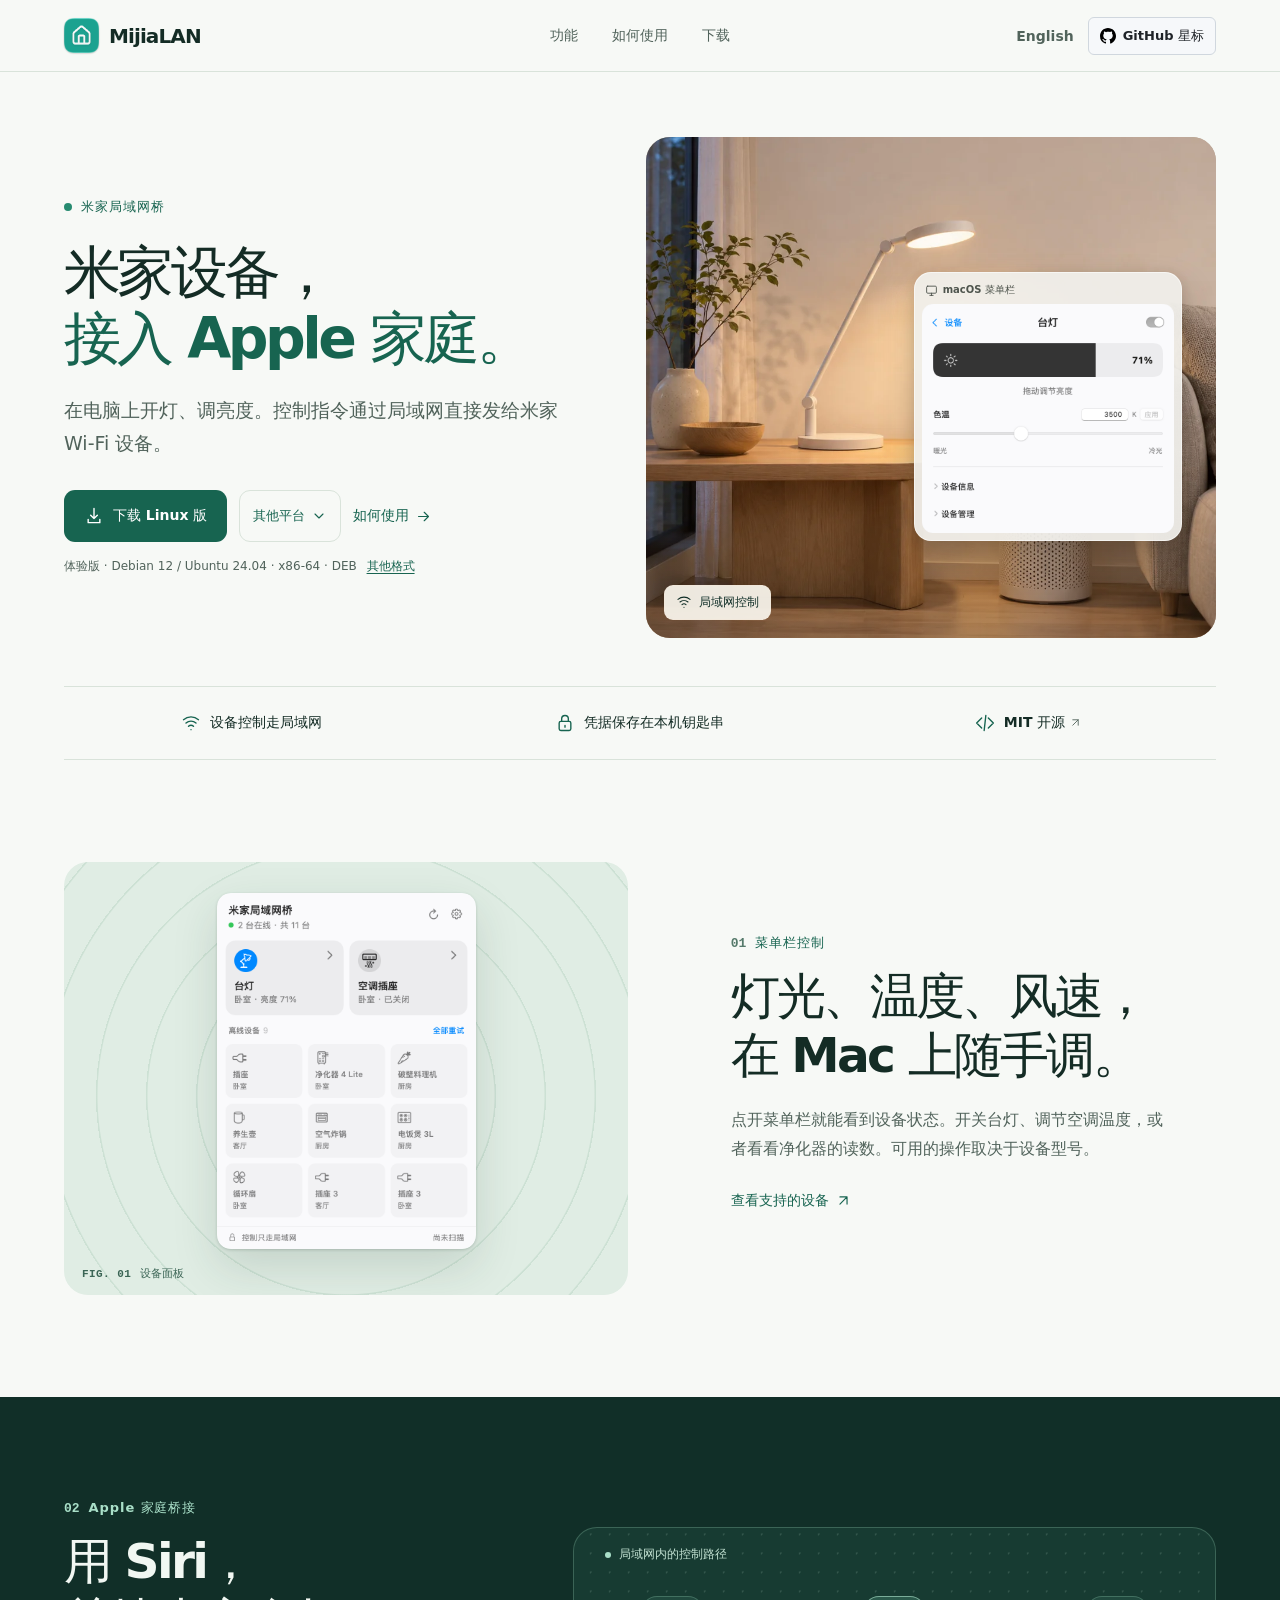
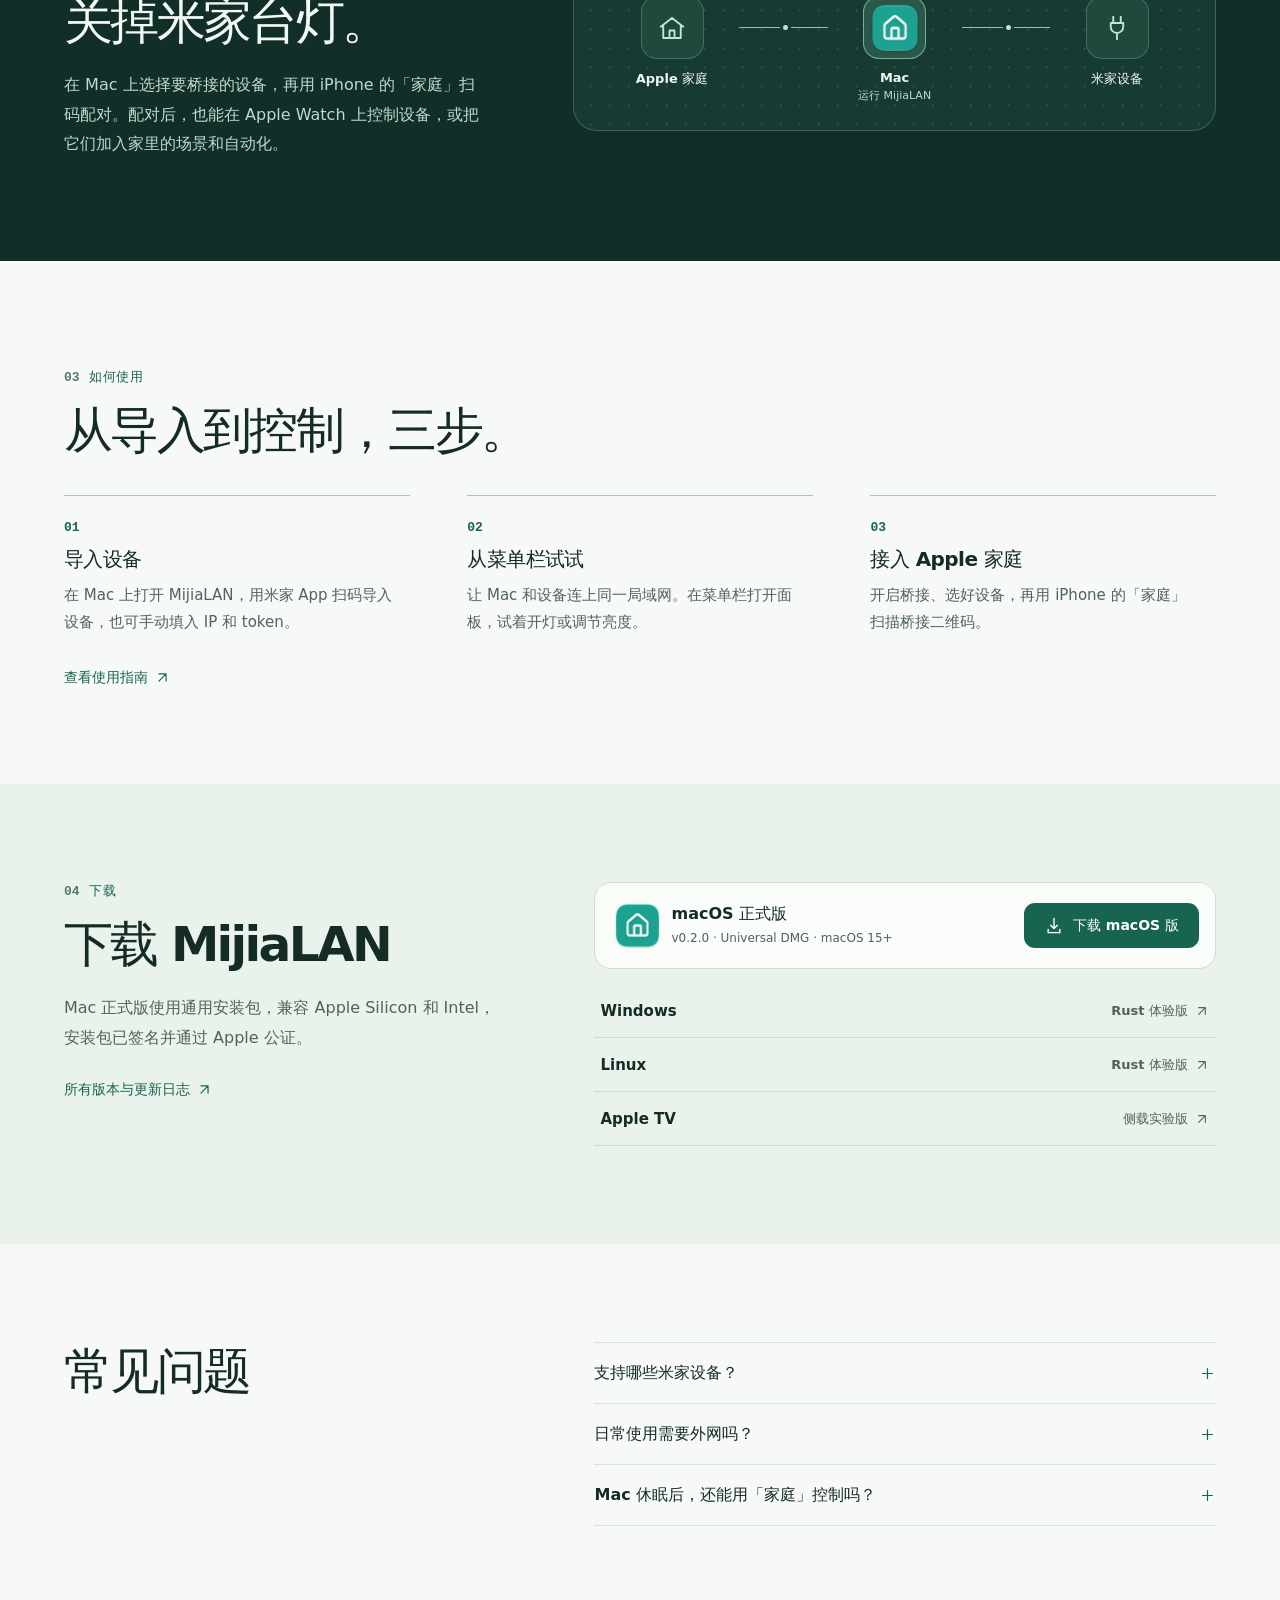
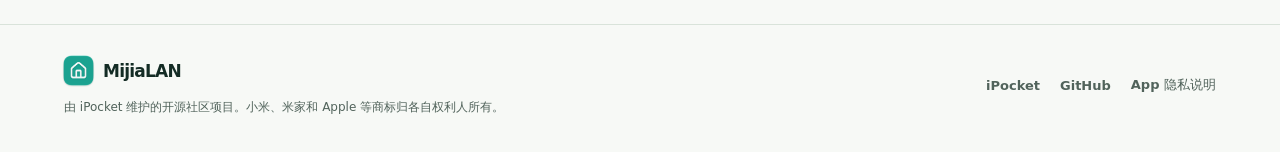
==== commit 21402c12: "Update macOS download links for 0.2.0" ====
--- a/index.html
+++ b/index.html
@@ -319,12 +319,12 @@
                 <img src="./assets/mijialan-icon.png" width="53" height="53" alt="" loading="lazy" />
                 <div>
                   <h3>macOS 正式版</h3>
-                  <p>v0.1.9 · Universal DMG · macOS 15+</p>
+                  <p>v0.2.0 · Universal DMG · macOS 15+</p>
                 </div>
               </div>
               <a
                 class="button button-primary"
-                href="https://github.com/iPocket-APP/MijiaLAN/releases/download/v0.1.9/MijiaLAN-0.1.9-universal.dmg"
+                href="https://github.com/iPocket-APP/MijiaLAN/releases/download/v0.2.0/MijiaLAN-0.2.0-universal.dmg"
                 data-download-placement="download_section"
                 data-download-platform="macos"
               >
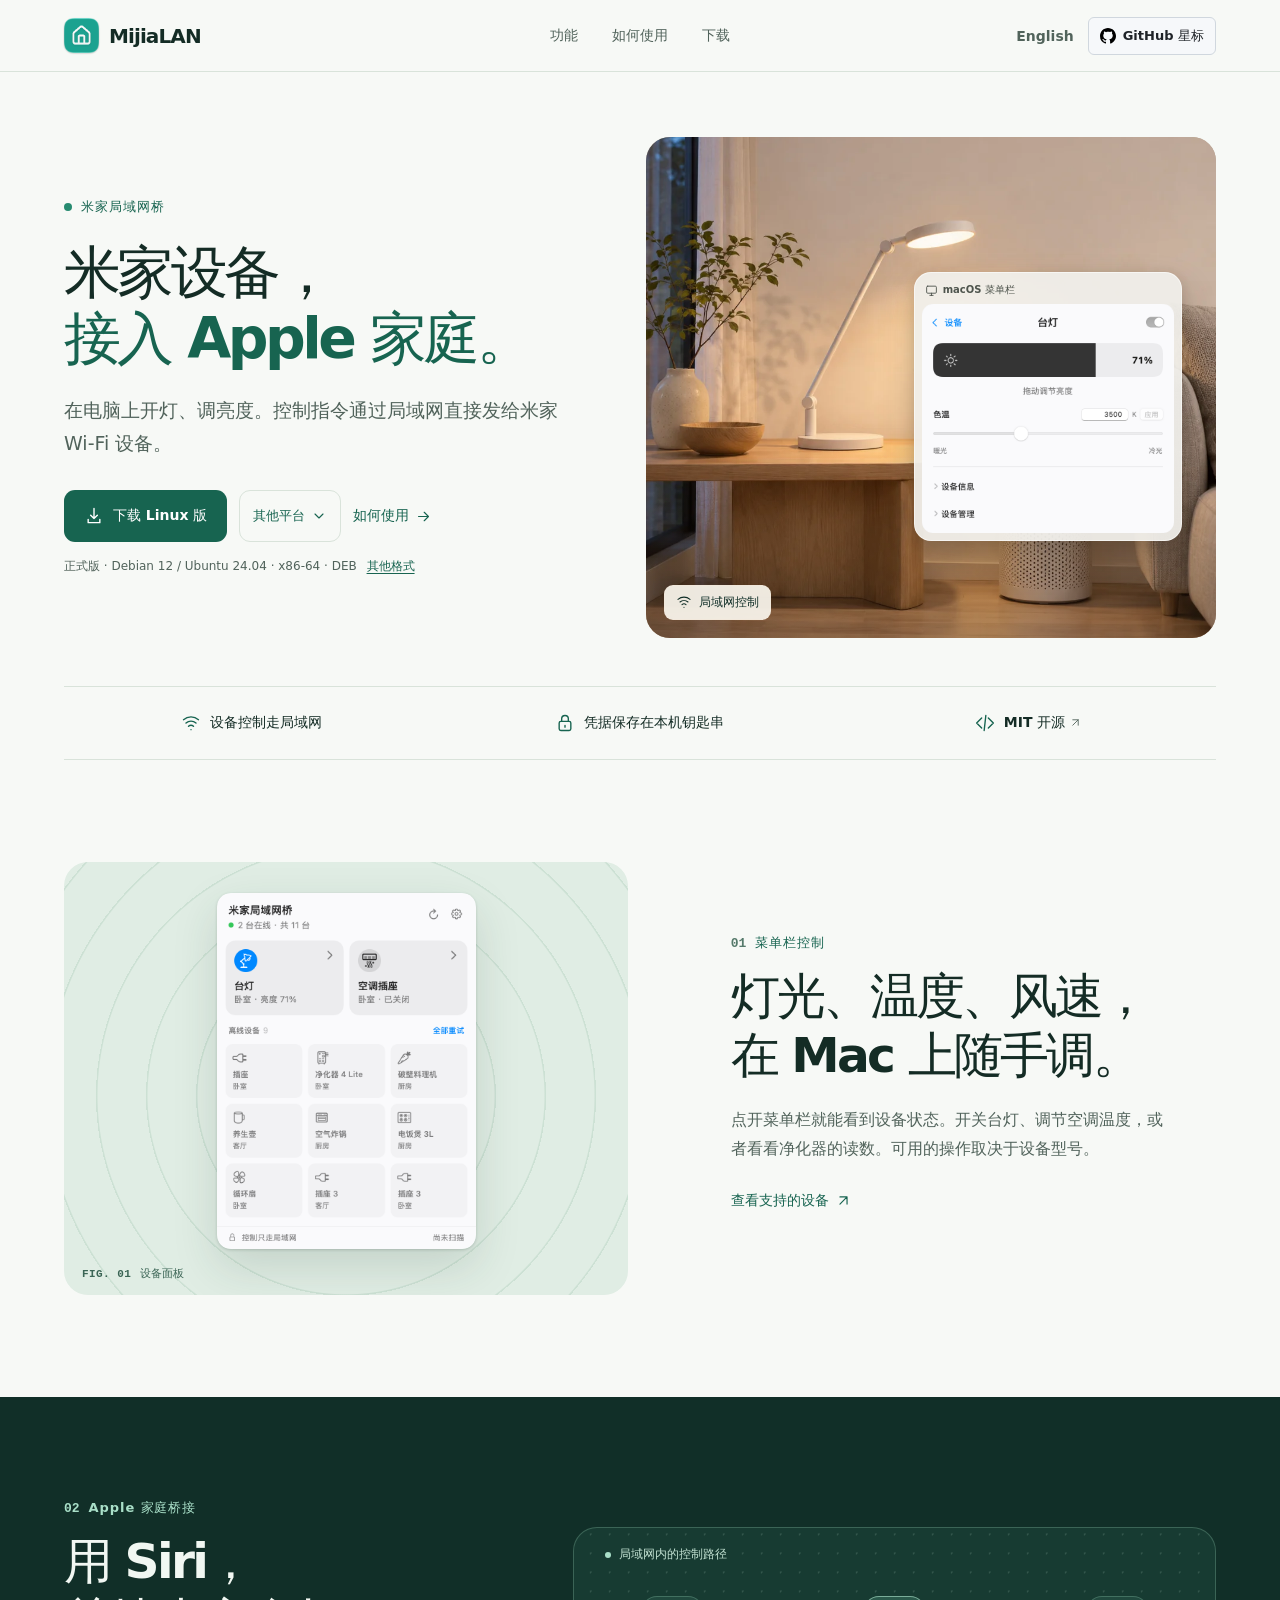
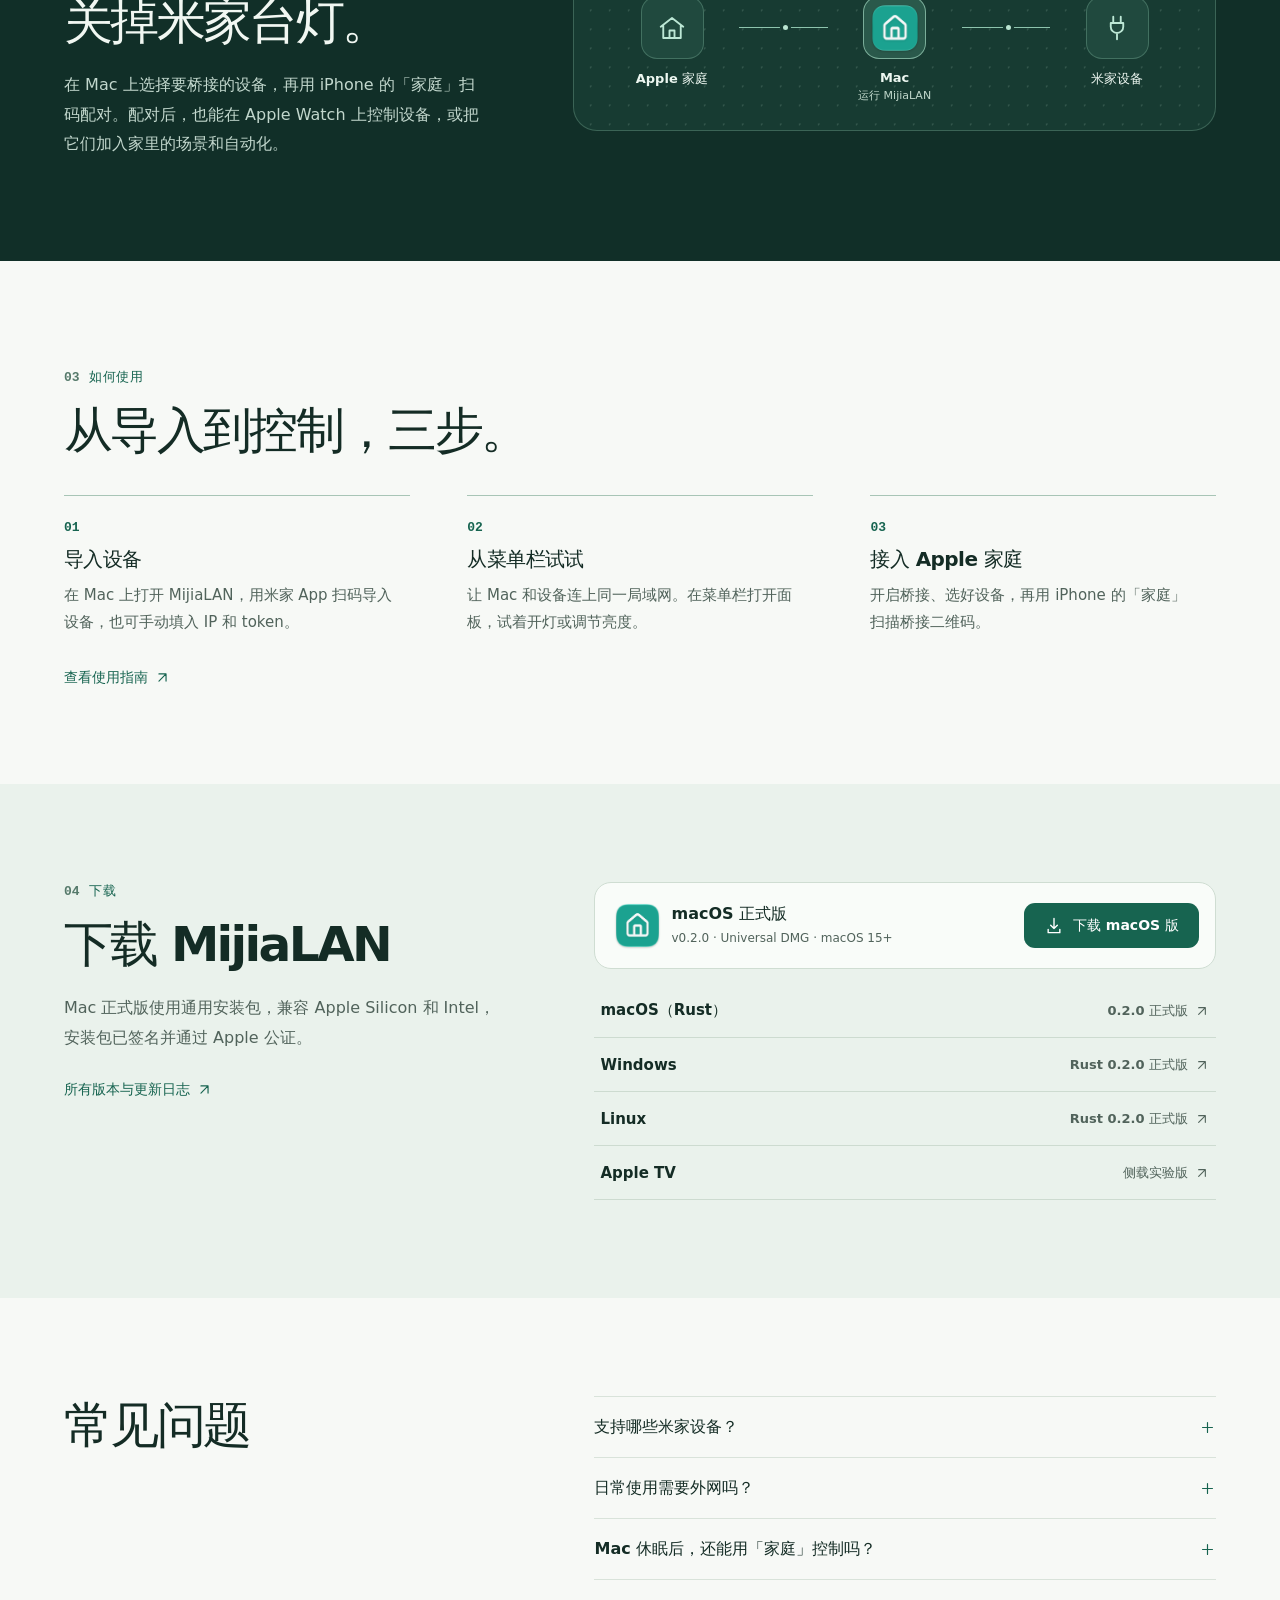
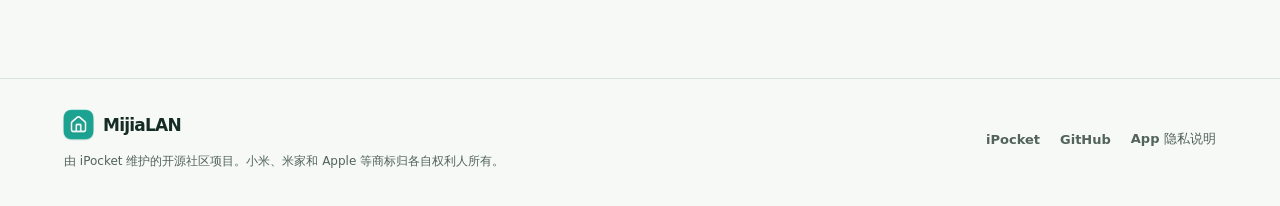
==== commit c04cee7c: "Link the MijiaLAN Rust 0.2.0 stable downloads" ====
--- a/index.html
+++ b/index.html
@@ -41,7 +41,7 @@
     </script>
     <link rel="icon" type="image/png" href="./assets/mijialan-icon.png" />
     <link rel="stylesheet" href="./styles.css?v=regional-analytics" />
-    <script defer src="./downloads.js"></script>
+    <script defer src="./downloads.js?v=rs-0.2.0-b16"></script>
     <script defer src="./analytics.js?v=regional-analytics"></script>
   </head>
   <body>
@@ -140,24 +140,24 @@
                 type="button"
                 data-option-platform="windows"
                 data-label="下载 Windows 版"
-                data-requirements="体验版 · Windows x64 · MSI"
+                data-requirements="正式版 · Windows x64 · MSI"
                 data-release-label="安装说明"
                 aria-pressed="false"
               >
                 <strong>Windows</strong>
-                <small>体验版 · x64 MSI</small>
+                <small>正式版 · x64 MSI</small>
                 <svg class="icon" aria-hidden="true"><use href="#icon-check" /></svg>
               </button>
               <button
                 type="button"
                 data-option-platform="linux"
                 data-label="下载 Linux 版"
-                data-requirements="体验版 · Debian 12 / Ubuntu 24.04 · x86-64 · DEB"
+                data-requirements="正式版 · Debian 12 / Ubuntu 24.04 · x86-64 · DEB"
                 data-release-label="其他格式"
                 aria-pressed="false"
               >
                 <strong>Linux</strong>
-                <small>体验版 · x86-64 DEB</small>
+                <small>正式版 · x86-64 DEB</small>
                 <svg class="icon" aria-hidden="true"><use href="#icon-check" /></svg>
               </button>
             </div>
@@ -331,24 +331,32 @@
                 <svg class="icon" aria-hidden="true"><use href="#icon-download" /></svg> 下载 macOS 版
               </a>
             </div>
-            <ul class="platform-links" aria-label="其他平台">
+            <ul class="platform-links" aria-label="其他版本和平台">
+              <li>
+                <a href="https://github.com/iPocket-APP/MijiaLAN/releases/tag/rs-v0.2.0-b16"
+                  ><span>macOS（Rust）</span
+                  ><span class="platform-status"
+                    >0.2.0 正式版
+                    <svg class="icon" aria-hidden="true"><use href="#icon-external" /></svg></span
+                ></a>
+              </li>
               <li>
                 <a
                   id="release-windows"
-                  href="https://github.com/iPocket-APP/MijiaLAN/releases/tag/rs-v0.1.0-b14"
+                  href="https://github.com/iPocket-APP/MijiaLAN/releases/tag/rs-v0.2.0-b16"
                   ><span>Windows</span
                   ><span class="platform-status"
-                    >Rust 体验版
+                    >Rust 0.2.0 正式版
                     <svg class="icon" aria-hidden="true"><use href="#icon-external" /></svg></span
                 ></a>
               </li>
               <li>
                 <a
                   id="release-linux"
-                  href="https://github.com/iPocket-APP/MijiaLAN/releases/tag/rs-linux-v0.1.0-b1"
+                  href="https://github.com/iPocket-APP/MijiaLAN/releases/tag/rs-v0.2.0-b16"
                   ><span>Linux</span
                   ><span class="platform-status"
-                    >Rust 体验版
+                    >Rust 0.2.0 正式版
                     <svg class="icon" aria-hidden="true"><use href="#icon-external" /></svg></span
                 ></a>
               </li>
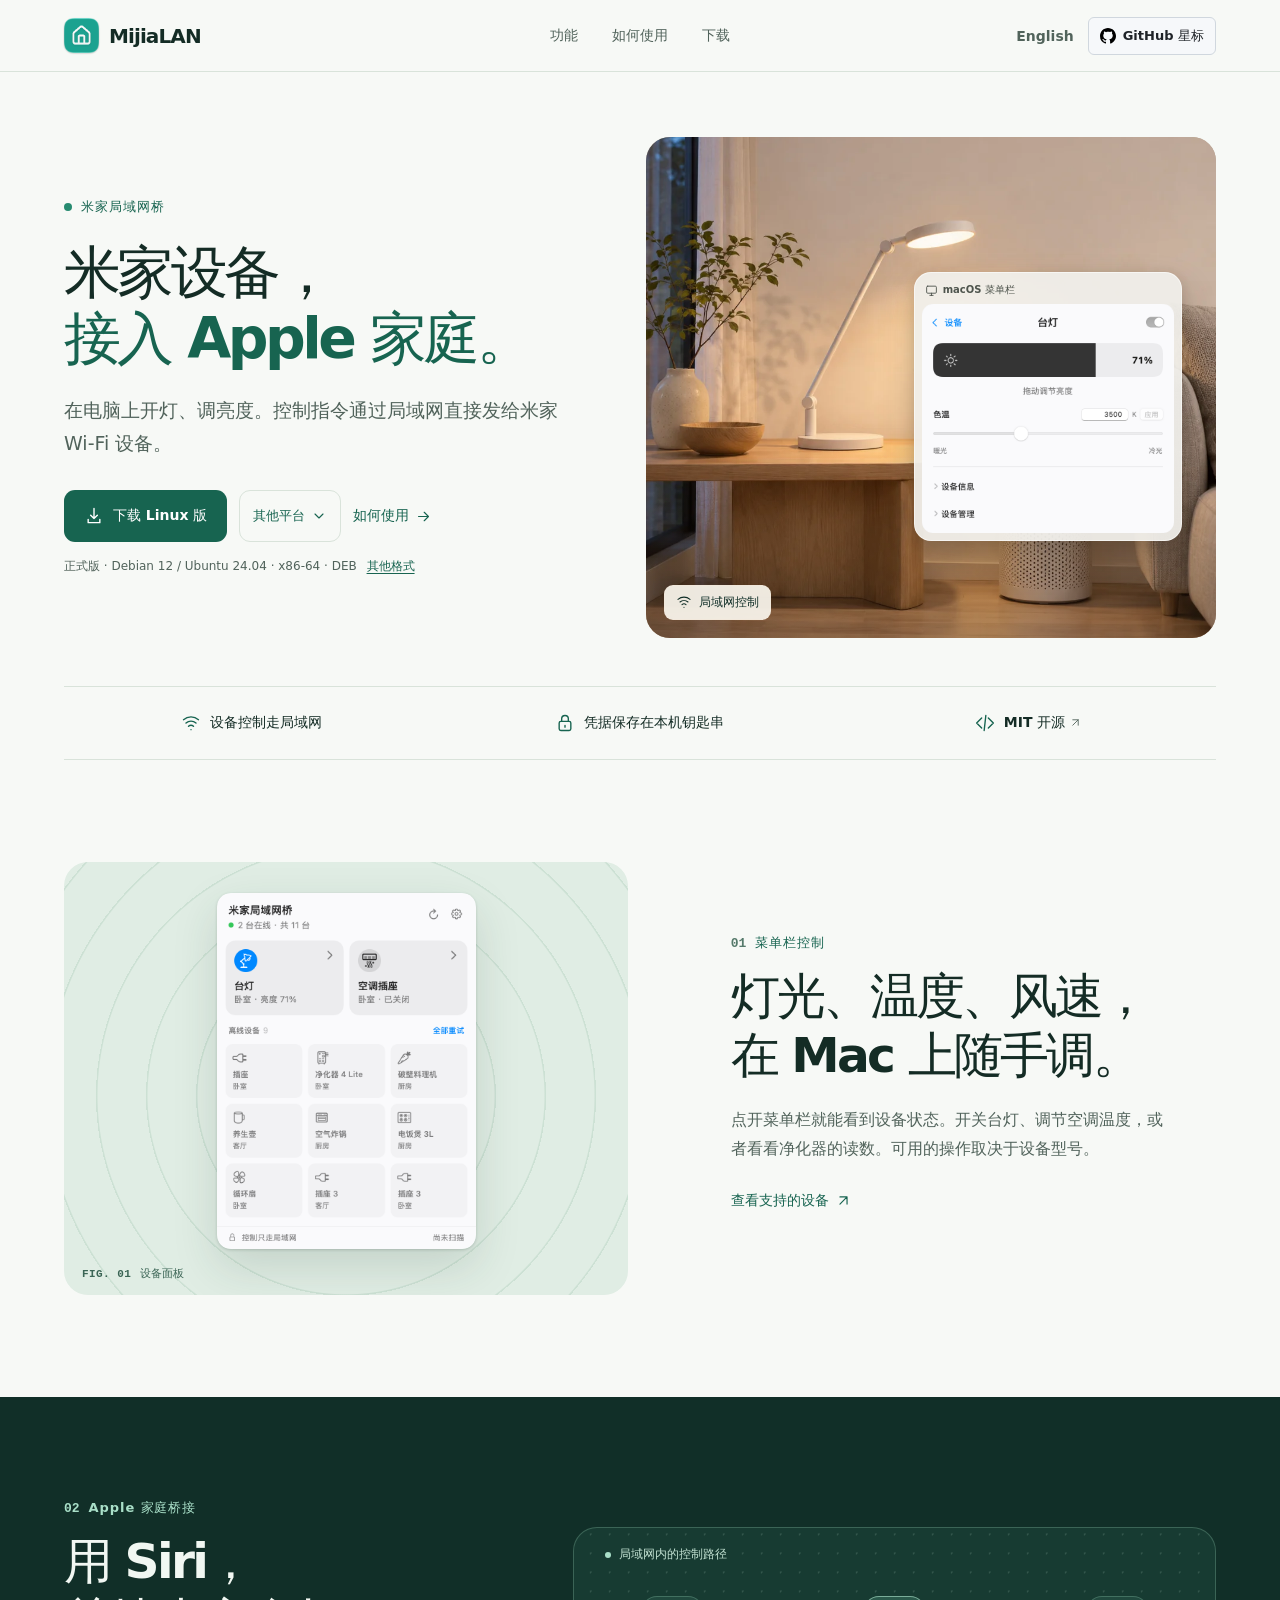
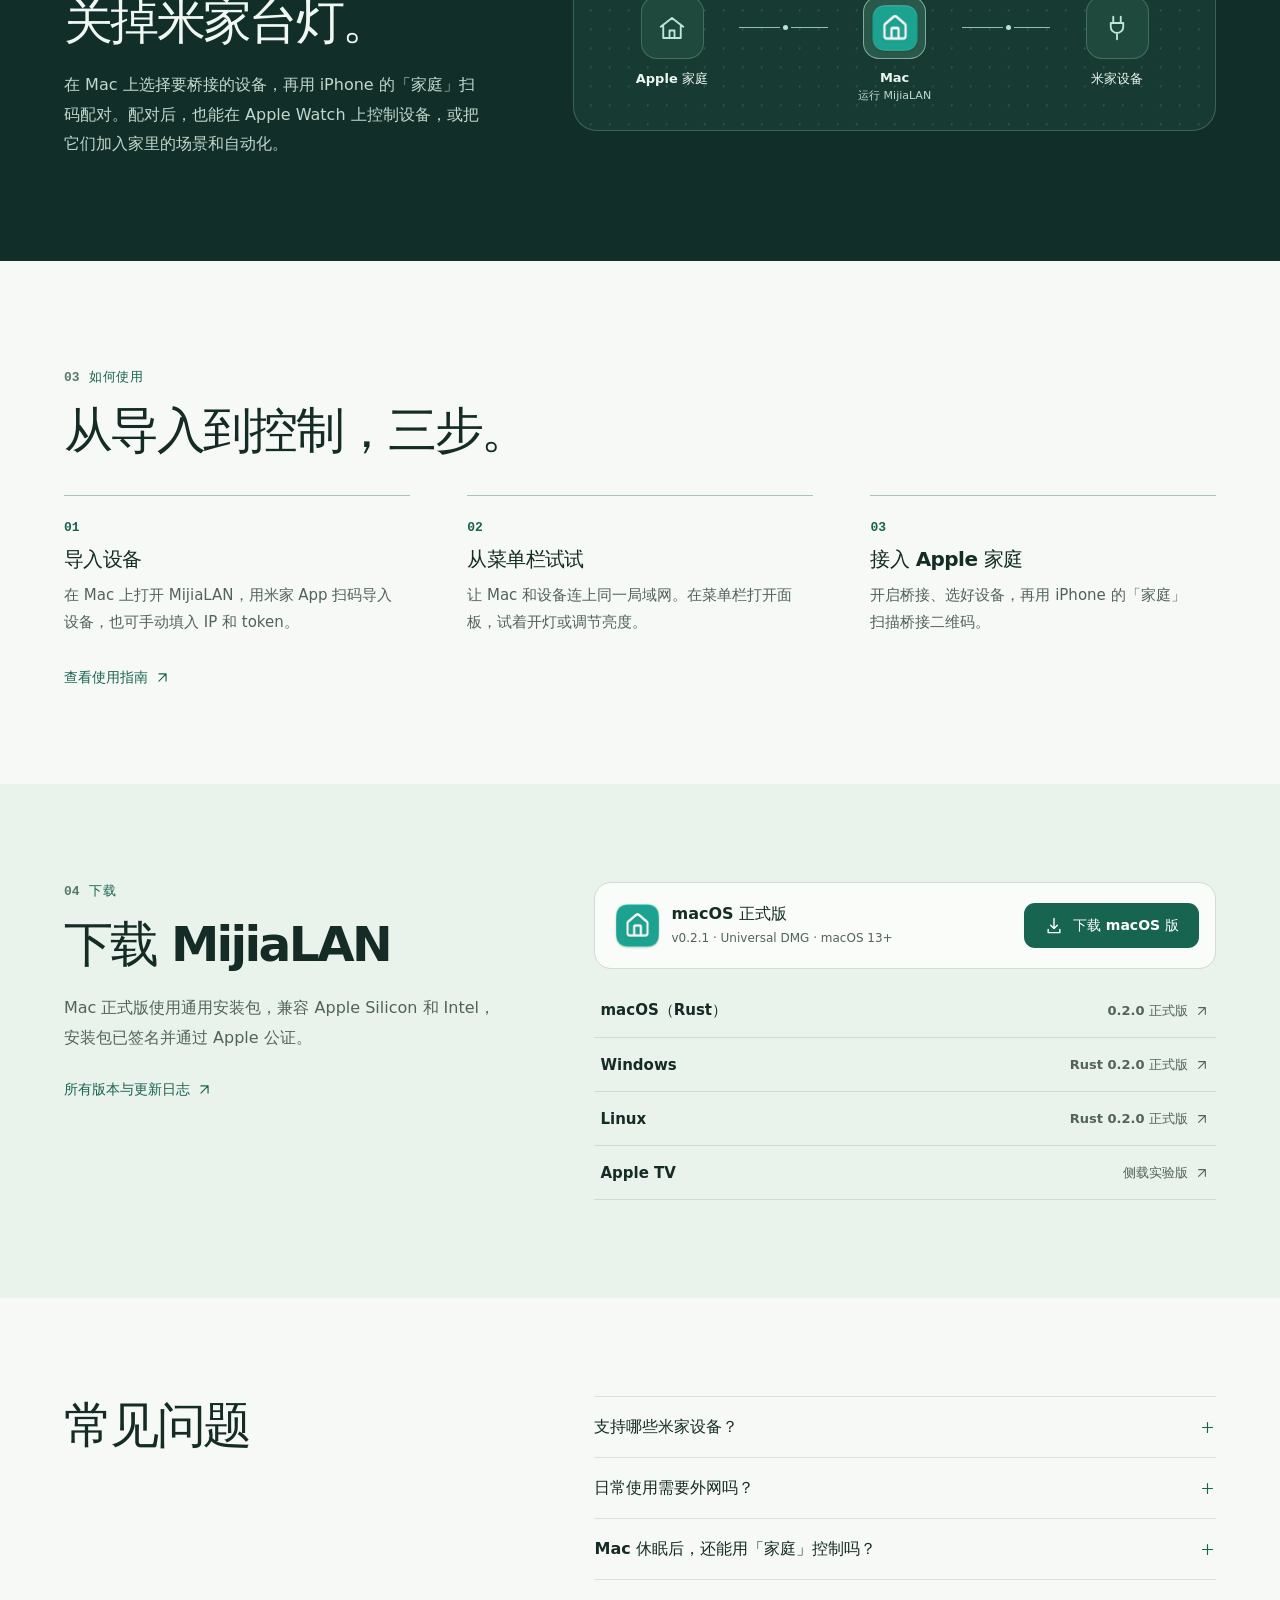
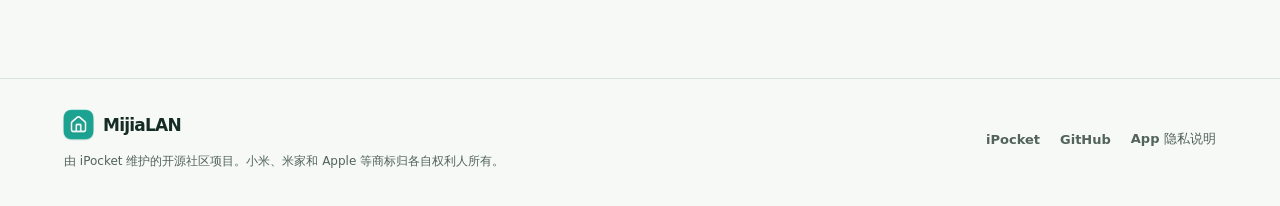
==== commit b4d3888d: "Link the native 0.2.1 Ventura download" ====
--- a/index.html
+++ b/index.html
@@ -6,7 +6,7 @@
     <meta name="theme-color" content="#f7f9f6" />
     <meta
       name="description"
-      content="从 Mac 菜单栏控制兼容的米家 Wi-Fi 设备，通过局域网接入 Apple 家庭（HomeKit）。MijiaLAN 免费开源，支持 macOS 15 及以上。"
+      content="从 Mac 菜单栏控制兼容的米家 Wi-Fi 设备，通过局域网接入 Apple 家庭（HomeKit）。MijiaLAN 免费开源，支持 macOS 13 及以上。"
     />
     <meta name="robots" content="max-image-preview:large" />
     <title>米家局域网控制与 HomeKit 桥接 | MijiaLAN</title>
@@ -129,7 +129,7 @@
                 type="button"
                 data-option-platform="macos"
                 data-label="下载 macOS 版"
-                data-requirements="macOS 15 及以上 · Apple Silicon 与 Intel"
+                data-requirements="macOS 13 及以上 · Apple Silicon 与 Intel"
                 aria-pressed="false"
               >
                 <strong>macOS</strong>
@@ -319,12 +319,12 @@
                 <img src="./assets/mijialan-icon.png" width="53" height="53" alt="" loading="lazy" />
                 <div>
                   <h3>macOS 正式版</h3>
-                  <p>v0.2.0 · Universal DMG · macOS 15+</p>
+                  <p>v0.2.1 · Universal DMG · macOS 13+</p>
                 </div>
               </div>
               <a
                 class="button button-primary"
-                href="https://github.com/iPocket-APP/MijiaLAN/releases/download/v0.2.0/MijiaLAN-0.2.0-universal.dmg"
+                href="https://github.com/iPocket-APP/MijiaLAN/releases/download/v0.2.1/MijiaLAN-0.2.1-universal.dmg"
                 data-download-placement="download_section"
                 data-download-platform="macos"
               >
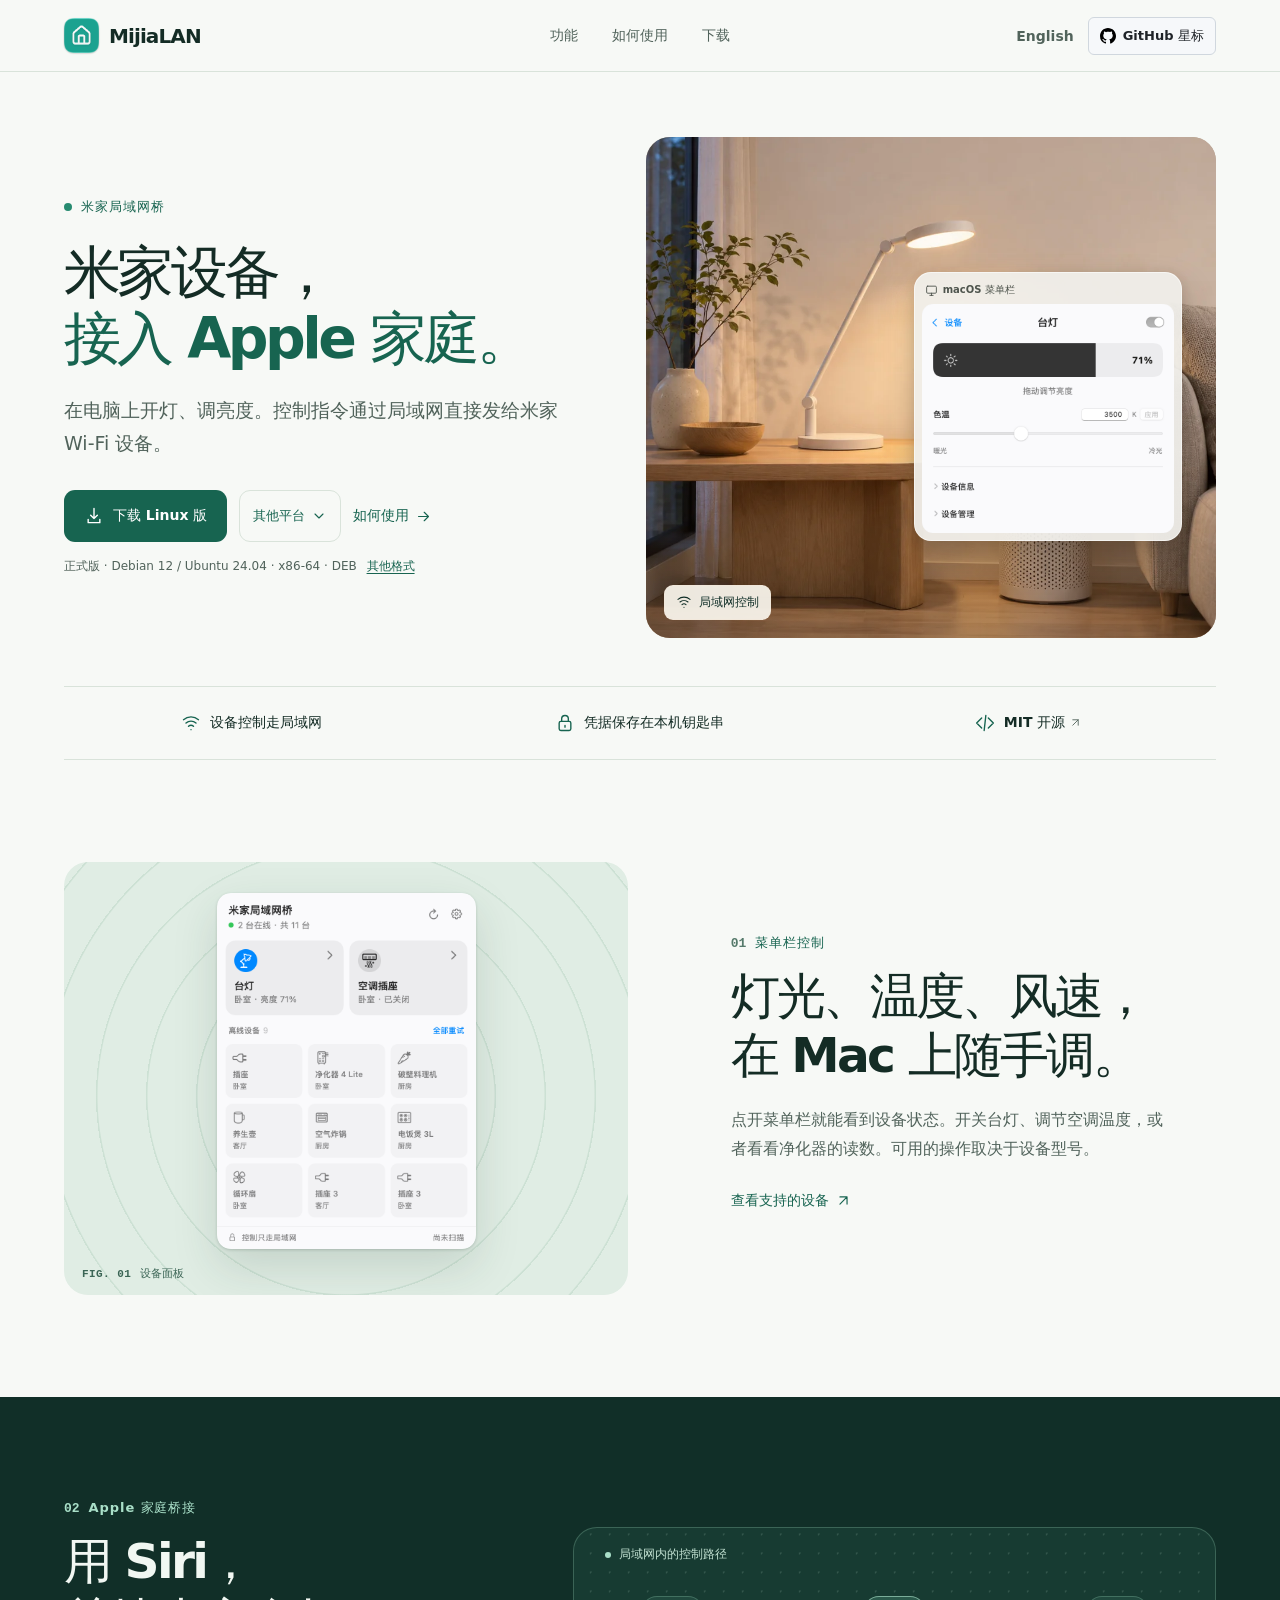
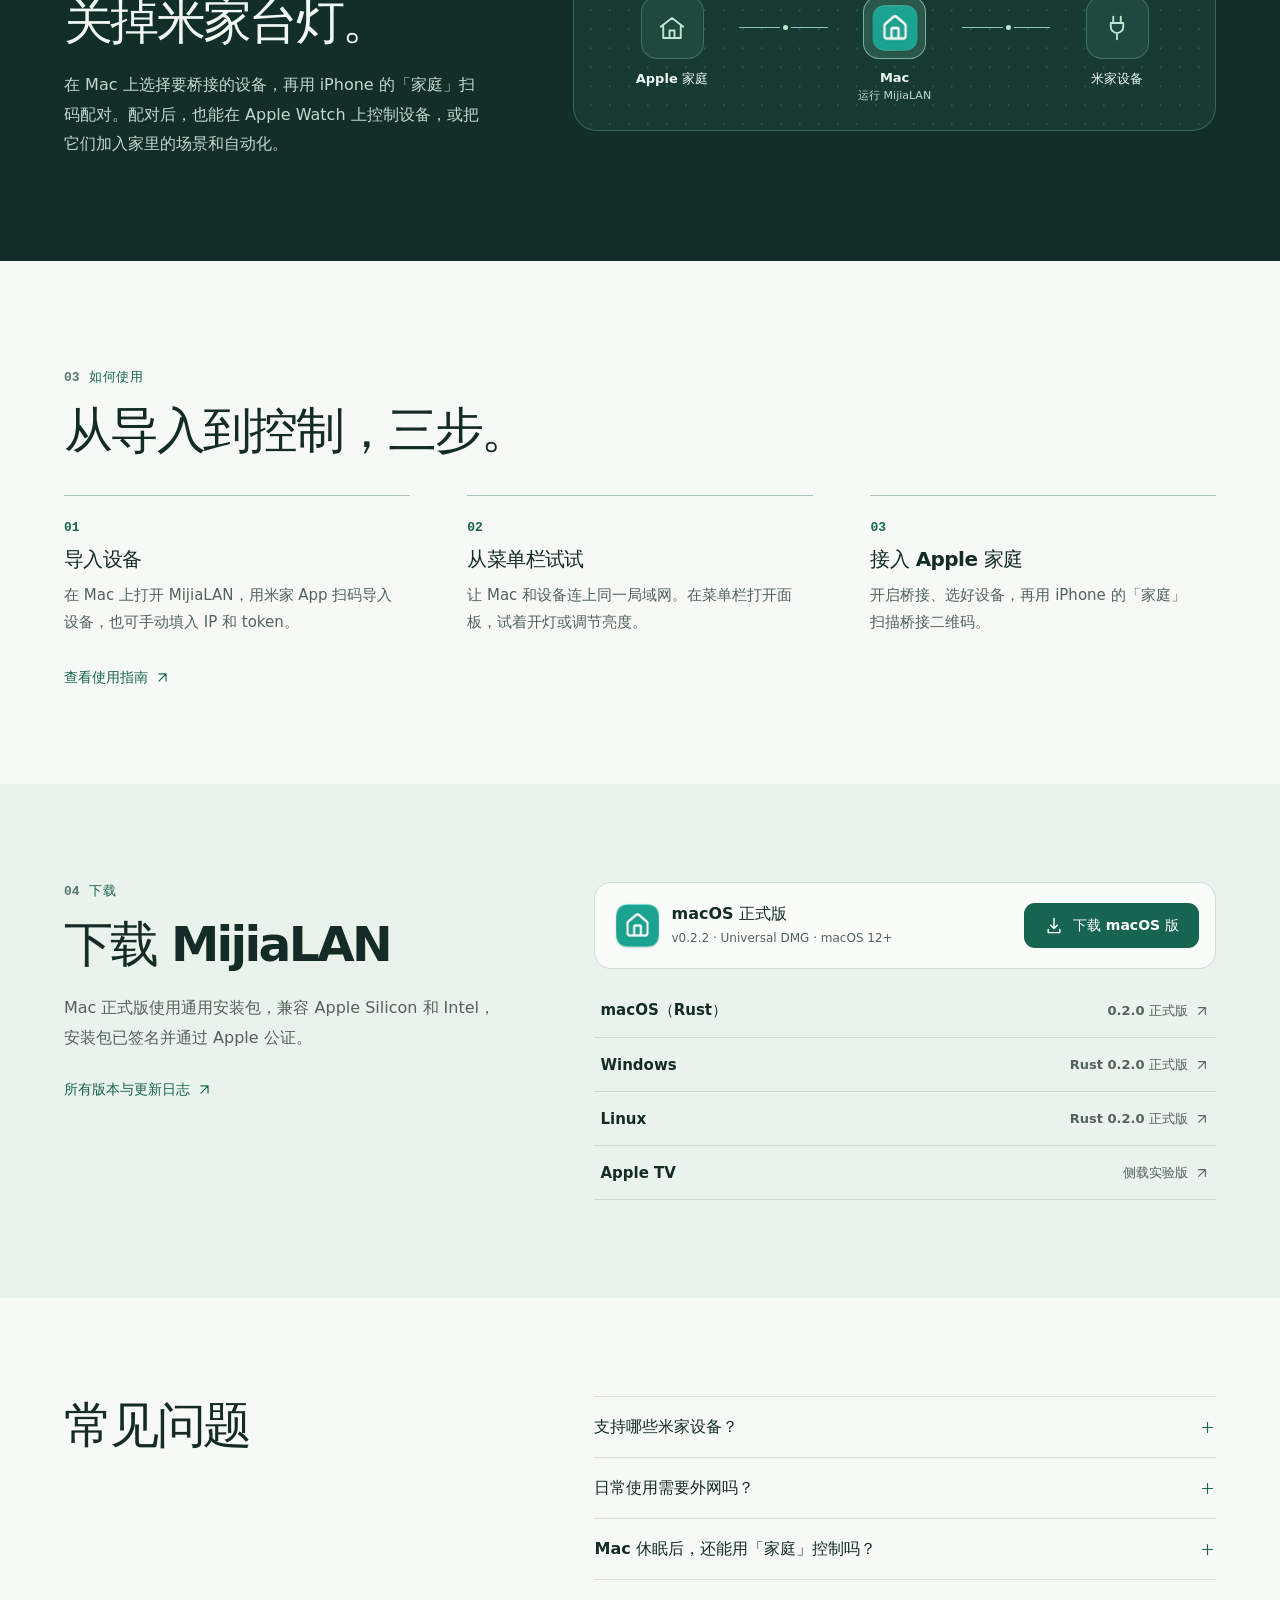
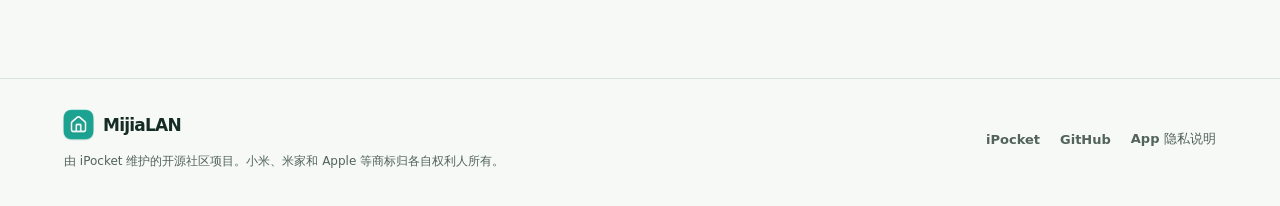
==== commit 7712d4c5: "Link the native 0.2.2 Monterey download" ====
--- a/index.html
+++ b/index.html
@@ -6,7 +6,7 @@
     <meta name="theme-color" content="#f7f9f6" />
     <meta
       name="description"
-      content="从 Mac 菜单栏控制兼容的米家 Wi-Fi 设备，通过局域网接入 Apple 家庭（HomeKit）。MijiaLAN 免费开源，支持 macOS 13 及以上。"
+      content="从 Mac 菜单栏控制兼容的米家 Wi-Fi 设备，通过局域网接入 Apple 家庭（HomeKit）。MijiaLAN 免费开源，支持 macOS 12 及以上。"
     />
     <meta name="robots" content="max-image-preview:large" />
     <title>米家局域网控制与 HomeKit 桥接 | MijiaLAN</title>
@@ -129,7 +129,7 @@
                 type="button"
                 data-option-platform="macos"
                 data-label="下载 macOS 版"
-                data-requirements="macOS 13 及以上 · Apple Silicon 与 Intel"
+                data-requirements="macOS 12 及以上 · Apple Silicon 与 Intel"
                 aria-pressed="false"
               >
                 <strong>macOS</strong>
@@ -319,12 +319,12 @@
                 <img src="./assets/mijialan-icon.png" width="53" height="53" alt="" loading="lazy" />
                 <div>
                   <h3>macOS 正式版</h3>
-                  <p>v0.2.1 · Universal DMG · macOS 13+</p>
+                  <p>v0.2.2 · Universal DMG · macOS 12+</p>
                 </div>
               </div>
               <a
                 class="button button-primary"
-                href="https://github.com/iPocket-APP/MijiaLAN/releases/download/v0.2.1/MijiaLAN-0.2.1-universal.dmg"
+                href="https://github.com/iPocket-APP/MijiaLAN/releases/download/v0.2.2/MijiaLAN-0.2.2-universal.dmg"
                 data-download-placement="download_section"
                 data-download-platform="macos"
               >
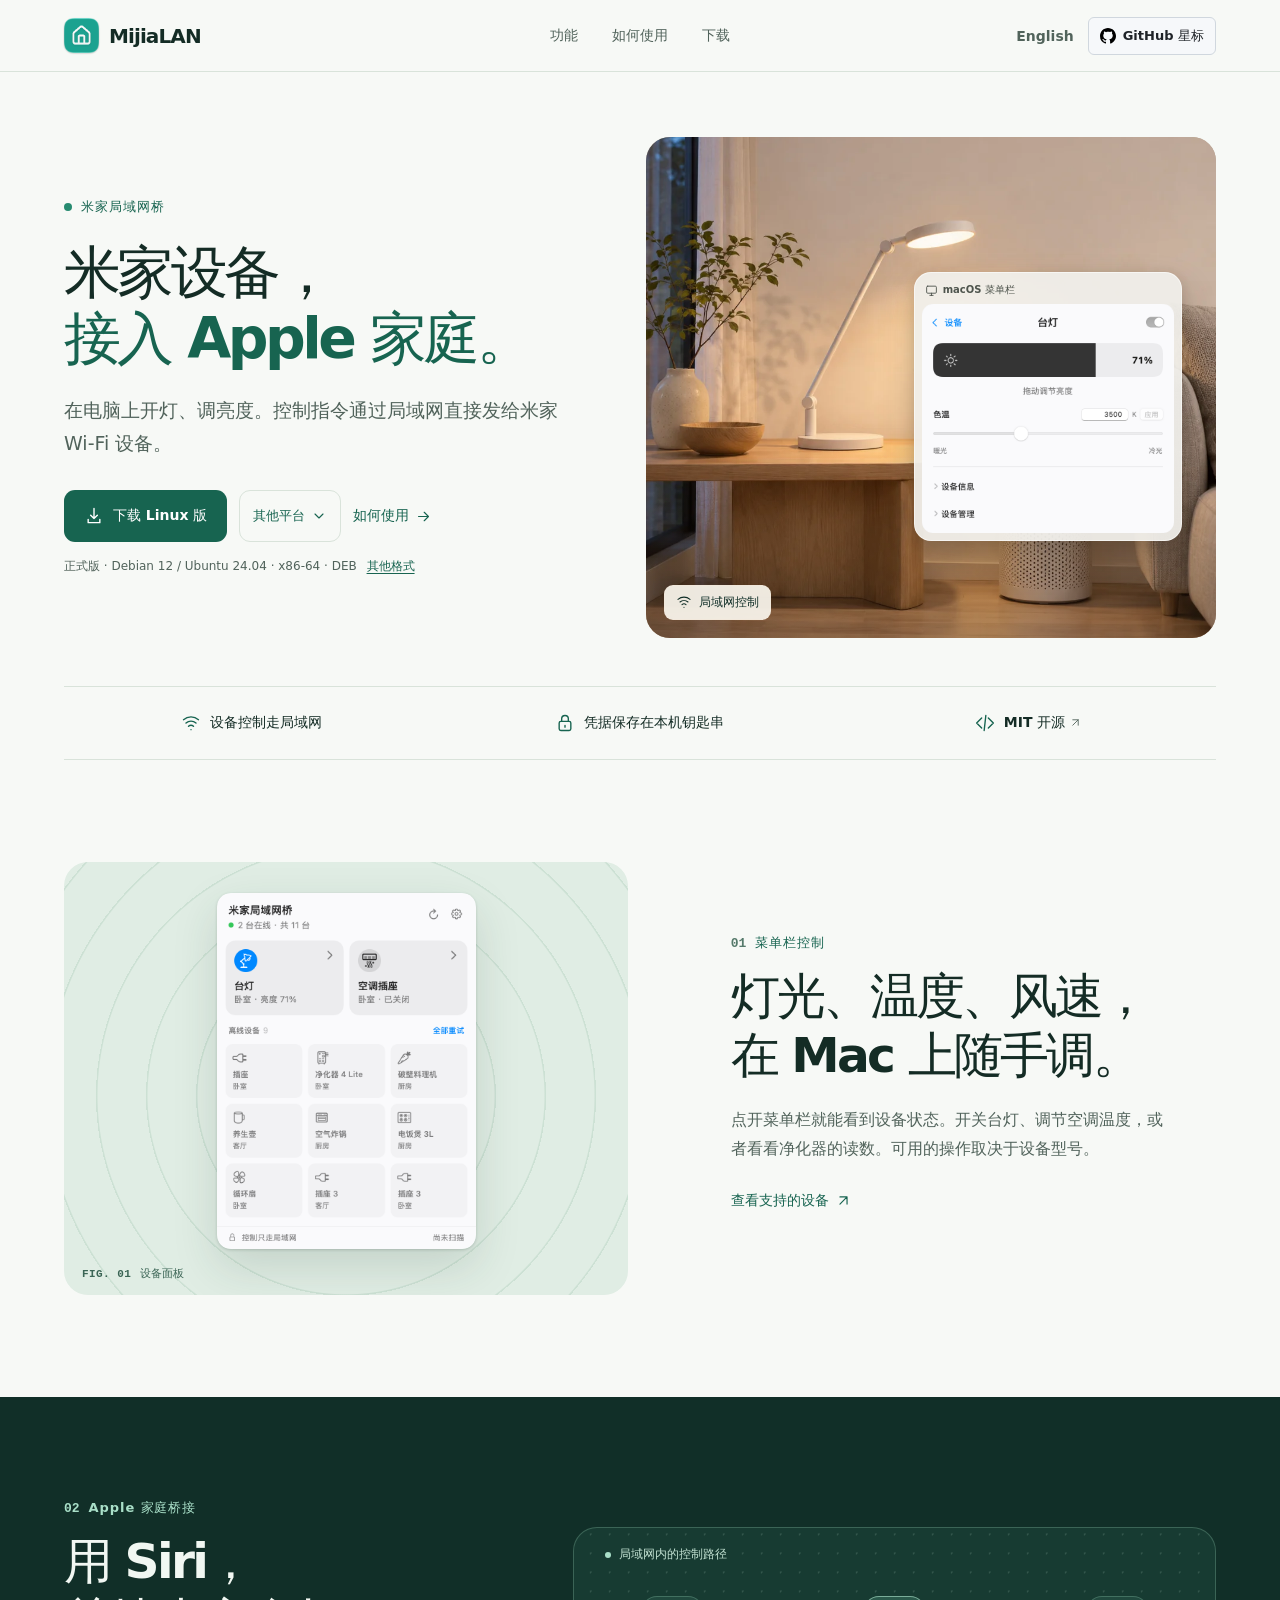
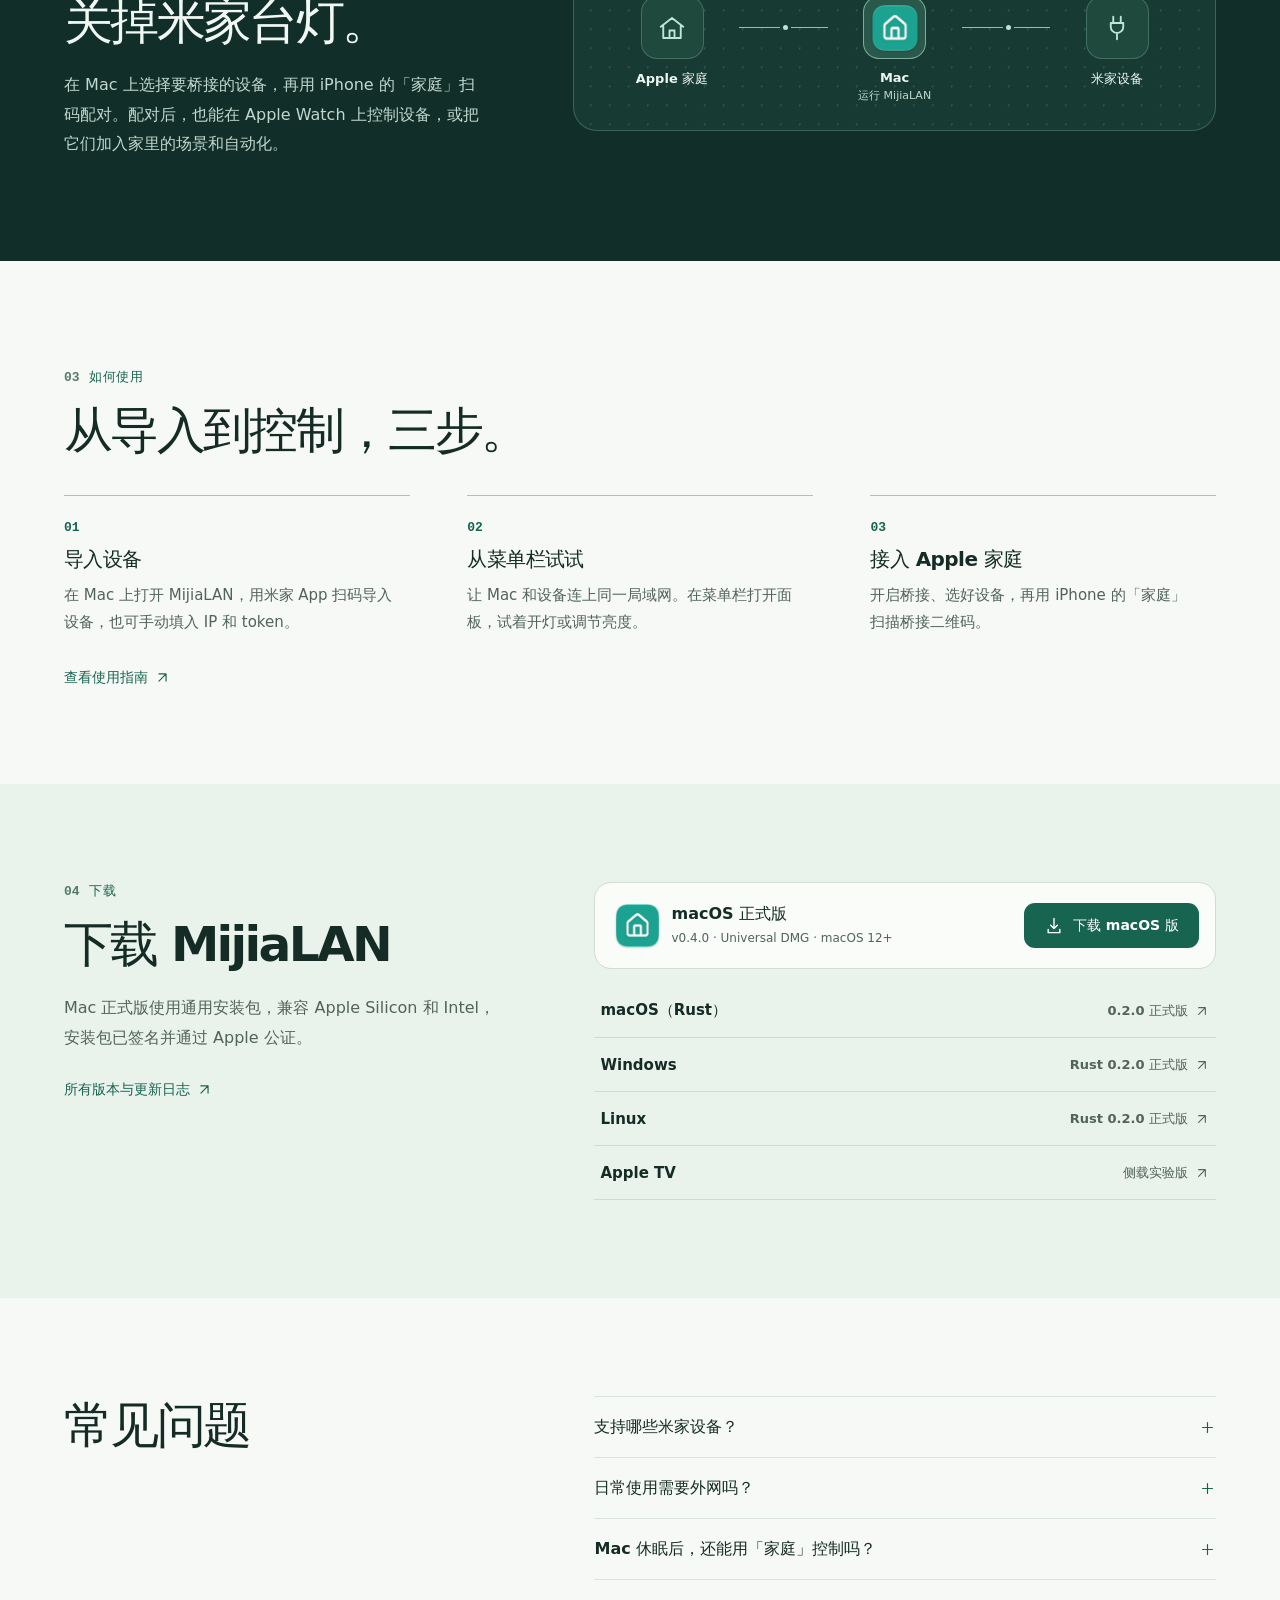
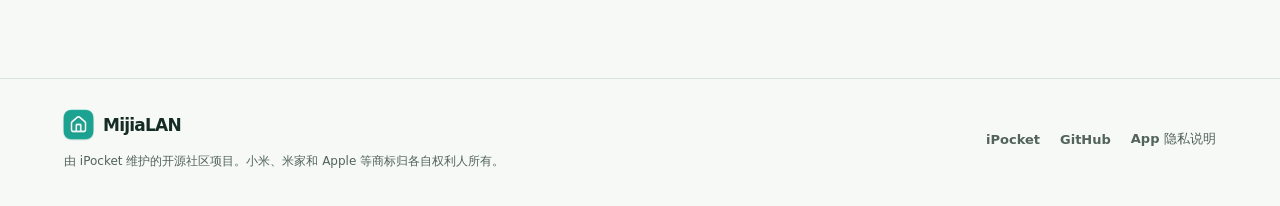
==== commit a39f8414: "Link the native MijiaLAN 0.4.0 download" ====
--- a/index.html
+++ b/index.html
@@ -319,12 +319,12 @@
                 <img src="./assets/mijialan-icon.png" width="53" height="53" alt="" loading="lazy" />
                 <div>
                   <h3>macOS 正式版</h3>
-                  <p>v0.2.2 · Universal DMG · macOS 12+</p>
+                  <p>v0.4.0 · Universal DMG · macOS 12+</p>
                 </div>
               </div>
               <a
                 class="button button-primary"
-                href="https://github.com/iPocket-APP/MijiaLAN/releases/download/v0.2.2/MijiaLAN-0.2.2-universal.dmg"
+                href="https://github.com/iPocket-APP/MijiaLAN/releases/download/v0.4.0/MijiaLAN-0.4.0-universal.dmg"
                 data-download-placement="download_section"
                 data-download-platform="macos"
               >
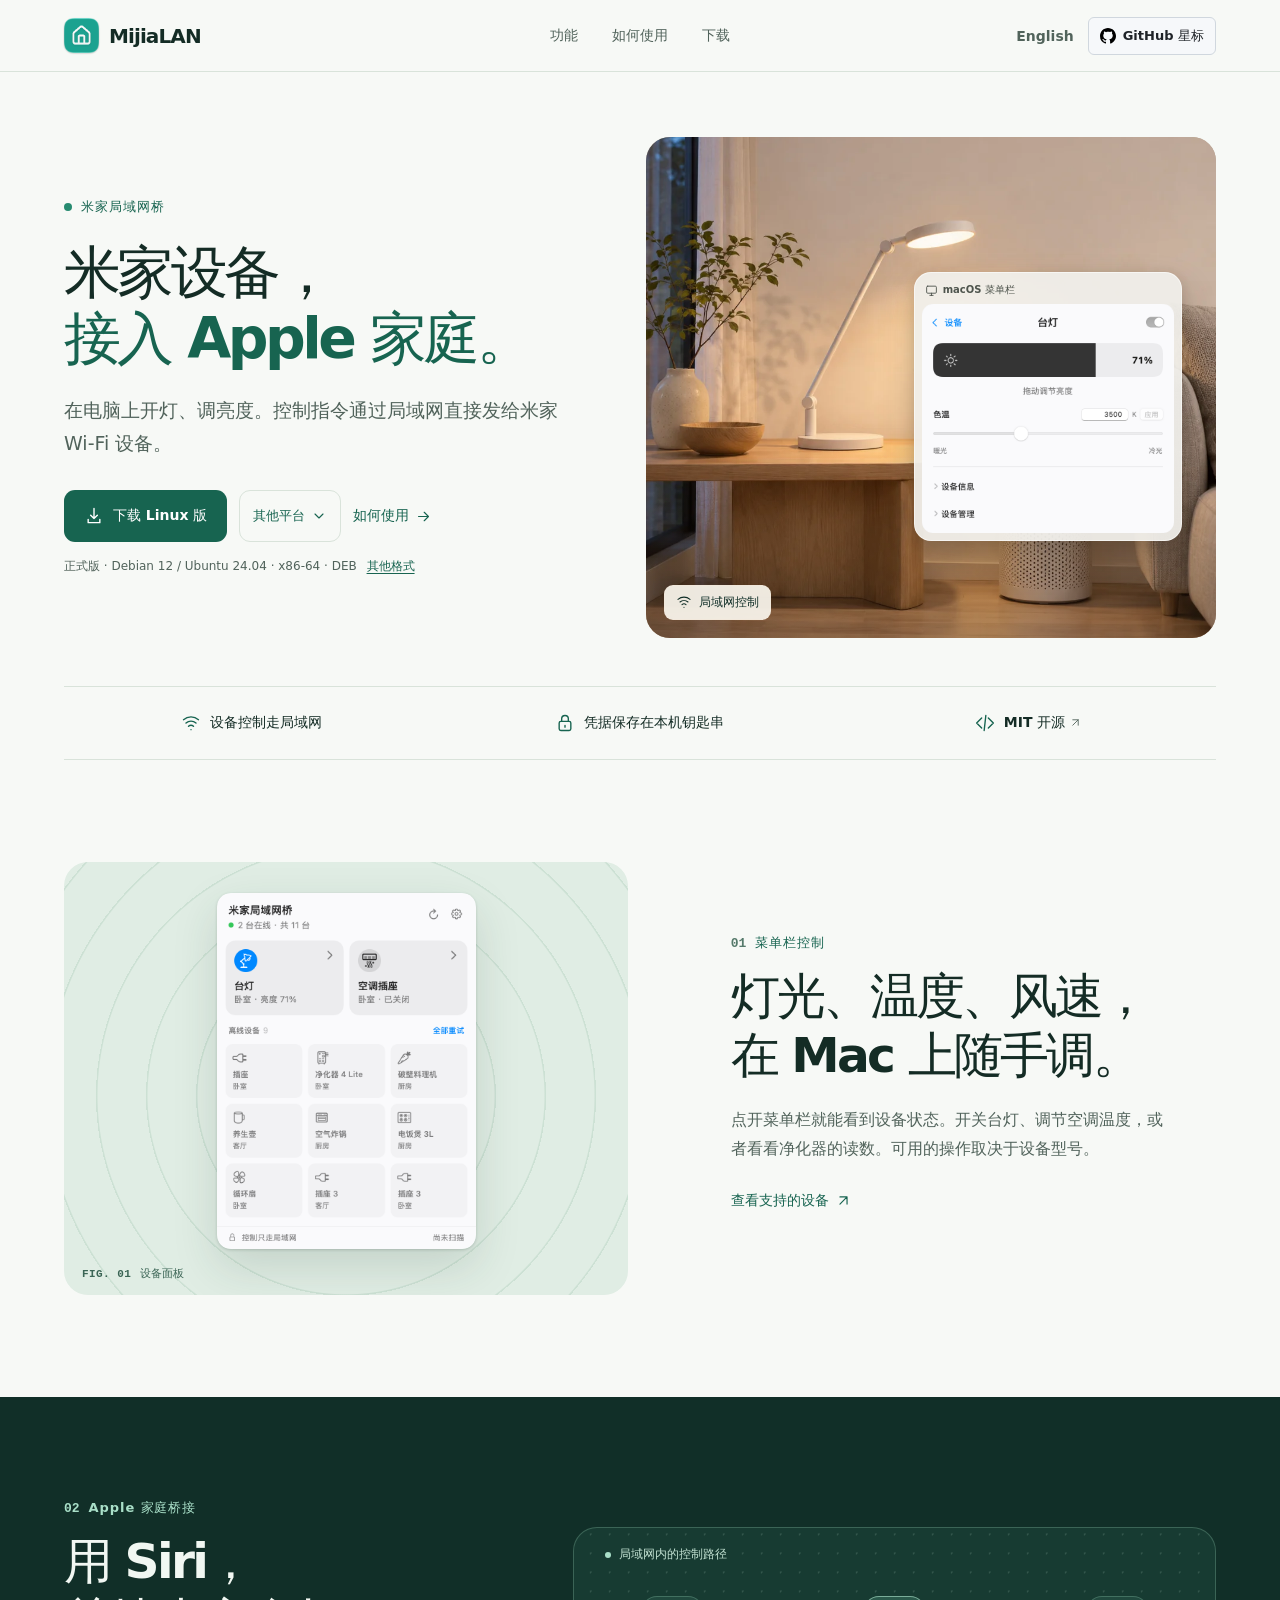
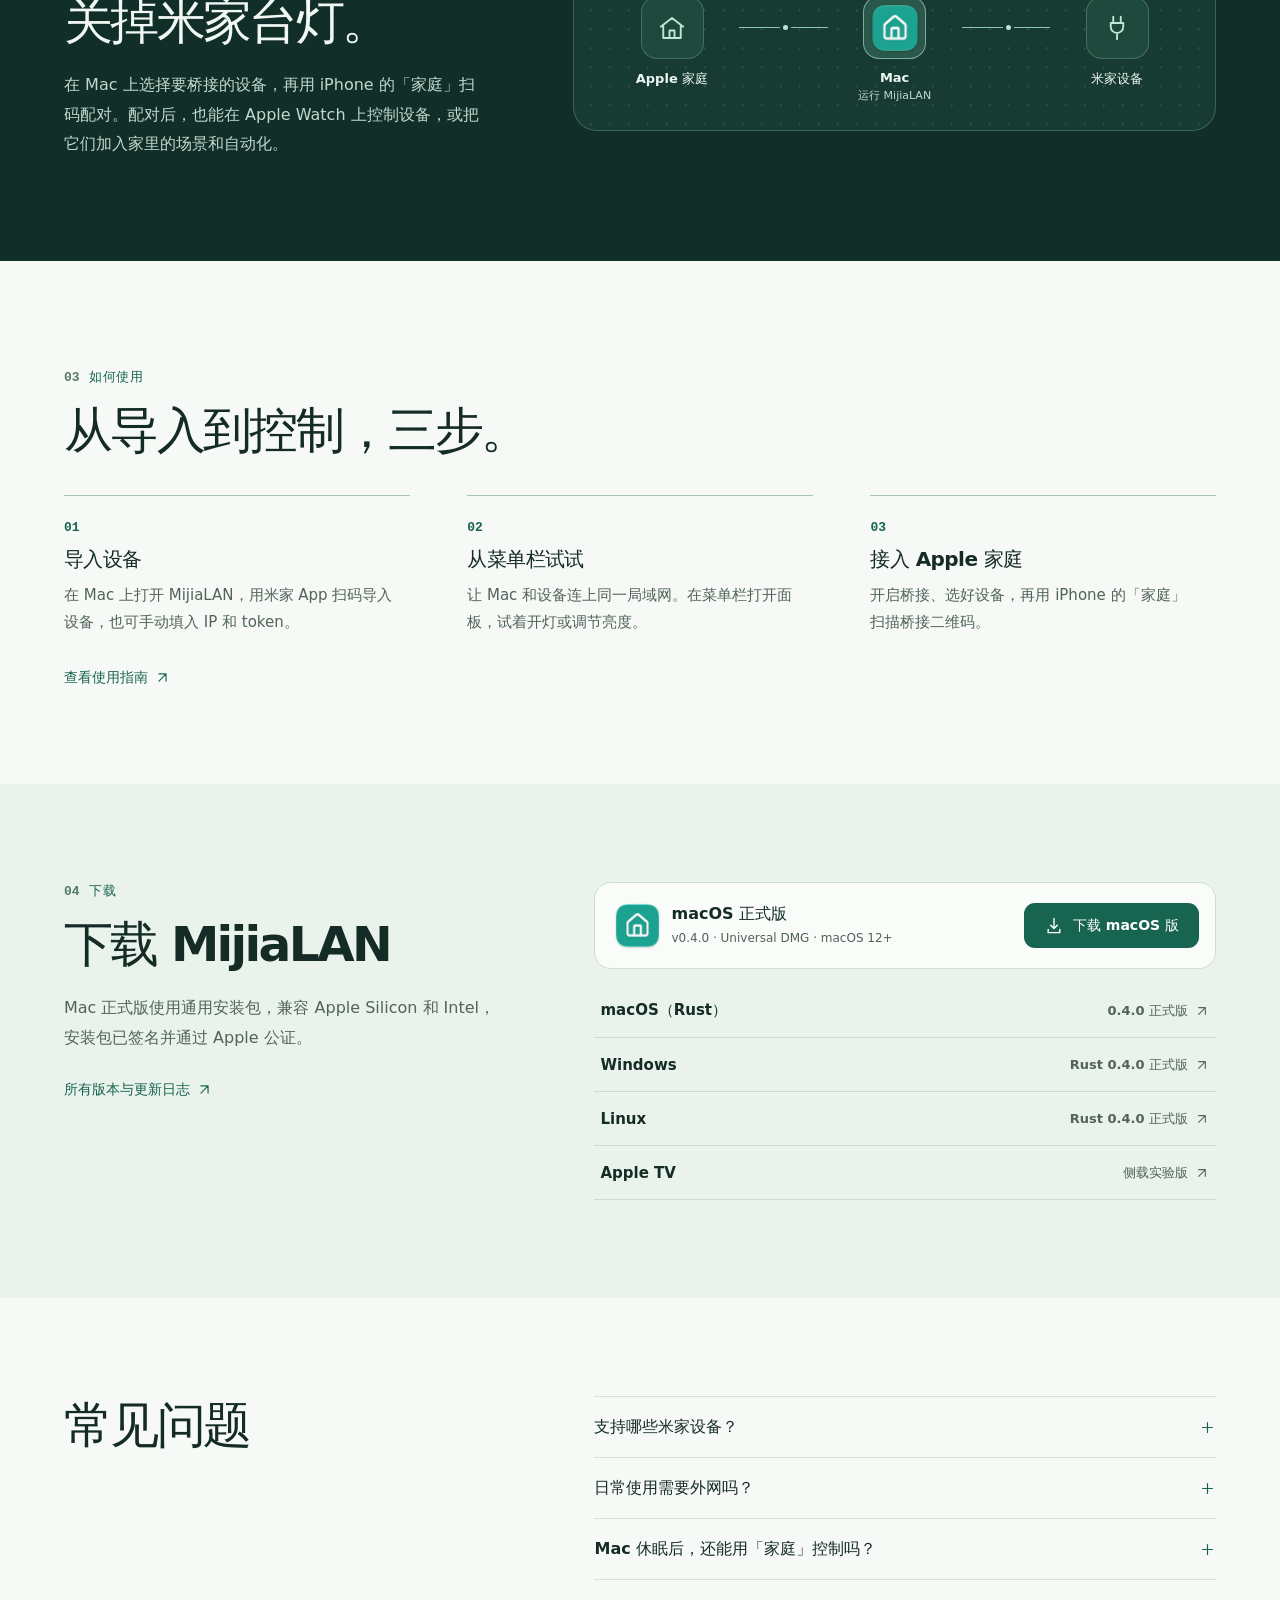
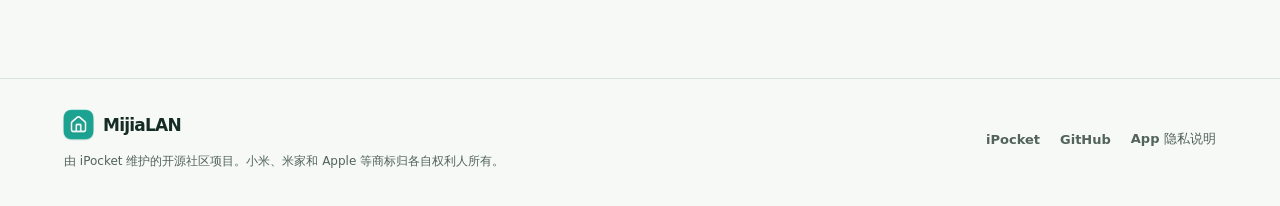
==== commit e4331ac1: "Link the MijiaLAN Rust 0.4.0 stable downloads" ====
--- a/index.html
+++ b/index.html
@@ -41,7 +41,7 @@
     </script>
     <link rel="icon" type="image/png" href="./assets/mijialan-icon.png" />
     <link rel="stylesheet" href="./styles.css?v=regional-analytics" />
-    <script defer src="./downloads.js?v=rs-0.2.0-b16"></script>
+    <script defer src="./downloads.js?v=rs-0.4.0-b17"></script>
     <script defer src="./analytics.js?v=regional-analytics"></script>
   </head>
   <body>
@@ -333,30 +333,30 @@
             </div>
             <ul class="platform-links" aria-label="其他版本和平台">
               <li>
-                <a href="https://github.com/iPocket-APP/MijiaLAN/releases/tag/rs-v0.2.0-b16"
+                <a href="https://github.com/iPocket-APP/MijiaLAN/releases/tag/rs-v0.4.0-b17"
                   ><span>macOS（Rust）</span
                   ><span class="platform-status"
-                    >0.2.0 正式版
+                    >0.4.0 正式版
                     <svg class="icon" aria-hidden="true"><use href="#icon-external" /></svg></span
                 ></a>
               </li>
               <li>
                 <a
                   id="release-windows"
-                  href="https://github.com/iPocket-APP/MijiaLAN/releases/tag/rs-v0.2.0-b16"
+                  href="https://github.com/iPocket-APP/MijiaLAN/releases/tag/rs-v0.4.0-b17"
                   ><span>Windows</span
                   ><span class="platform-status"
-                    >Rust 0.2.0 正式版
+                    >Rust 0.4.0 正式版
                     <svg class="icon" aria-hidden="true"><use href="#icon-external" /></svg></span
                 ></a>
               </li>
               <li>
                 <a
                   id="release-linux"
-                  href="https://github.com/iPocket-APP/MijiaLAN/releases/tag/rs-v0.2.0-b16"
+                  href="https://github.com/iPocket-APP/MijiaLAN/releases/tag/rs-v0.4.0-b17"
                   ><span>Linux</span
                   ><span class="platform-status"
-                    >Rust 0.2.0 正式版
+                    >Rust 0.4.0 正式版
                     <svg class="icon" aria-hidden="true"><use href="#icon-external" /></svg></span
                 ></a>
               </li>
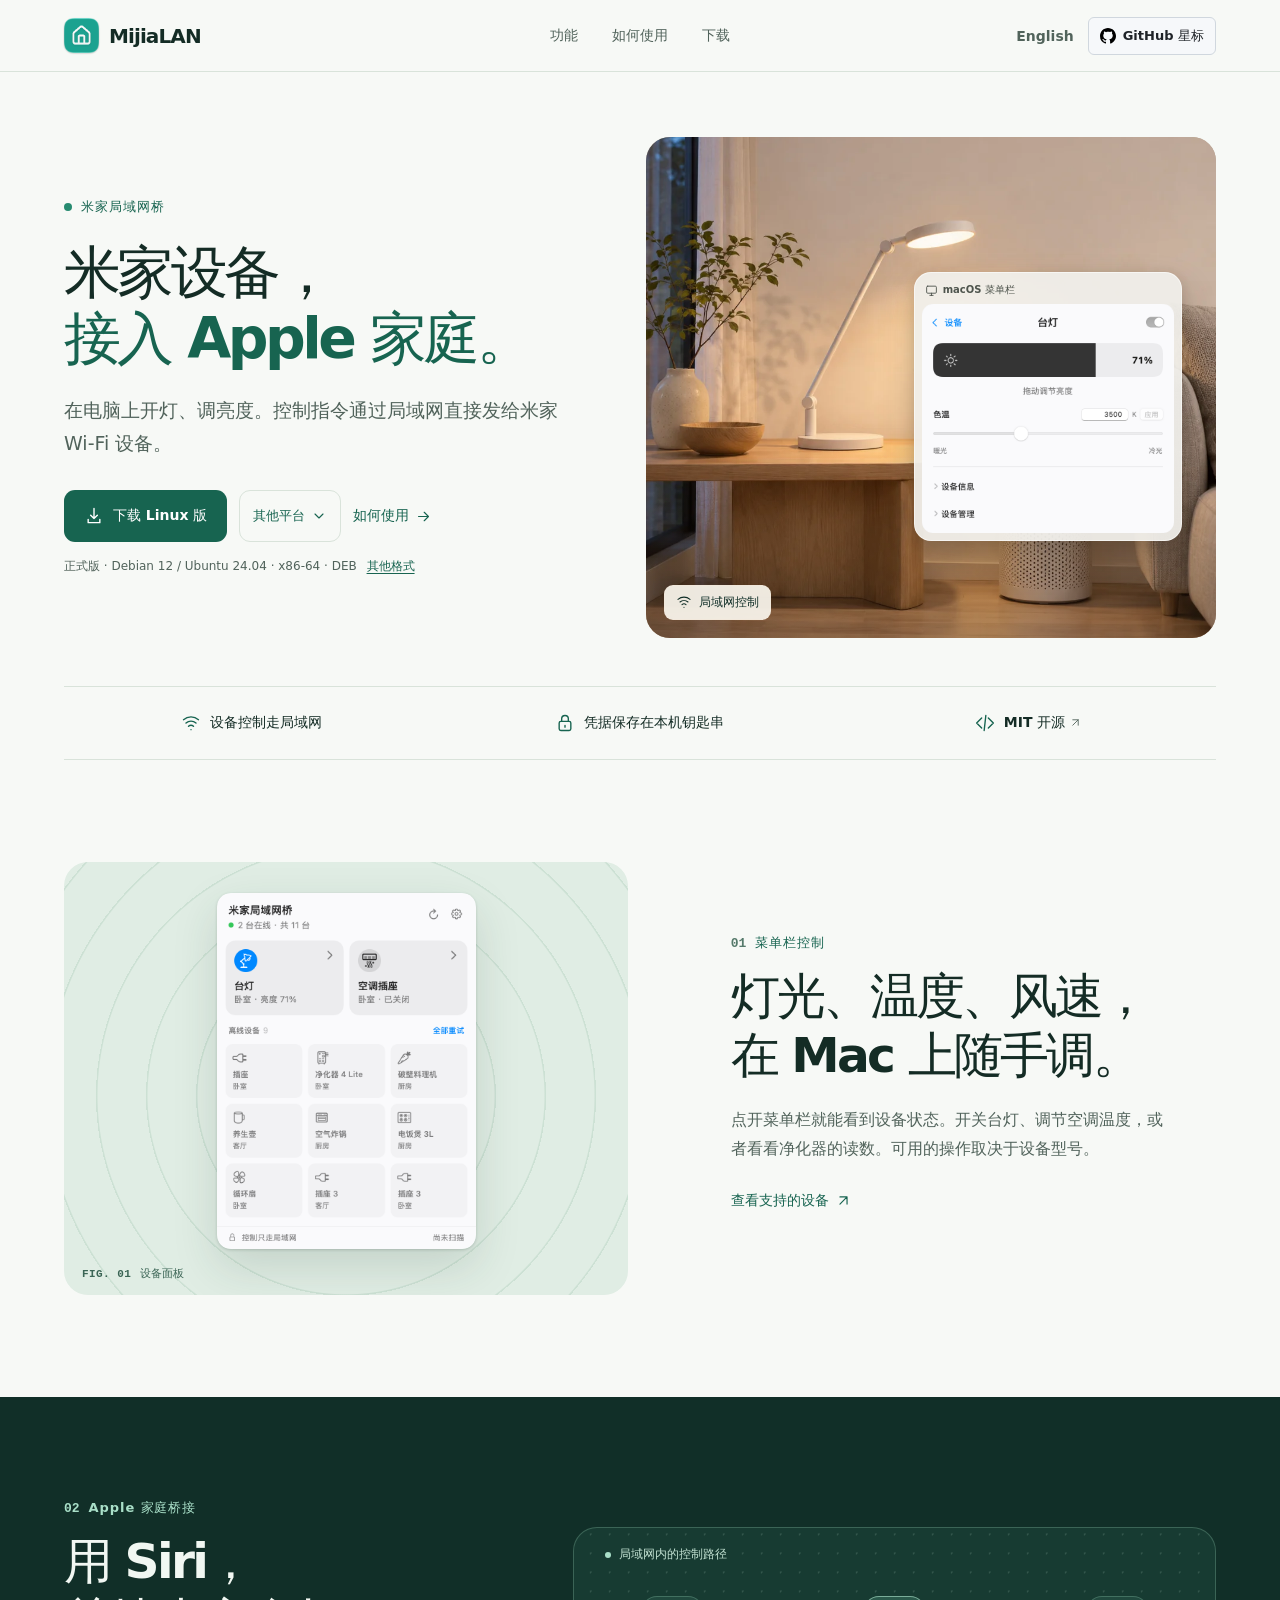
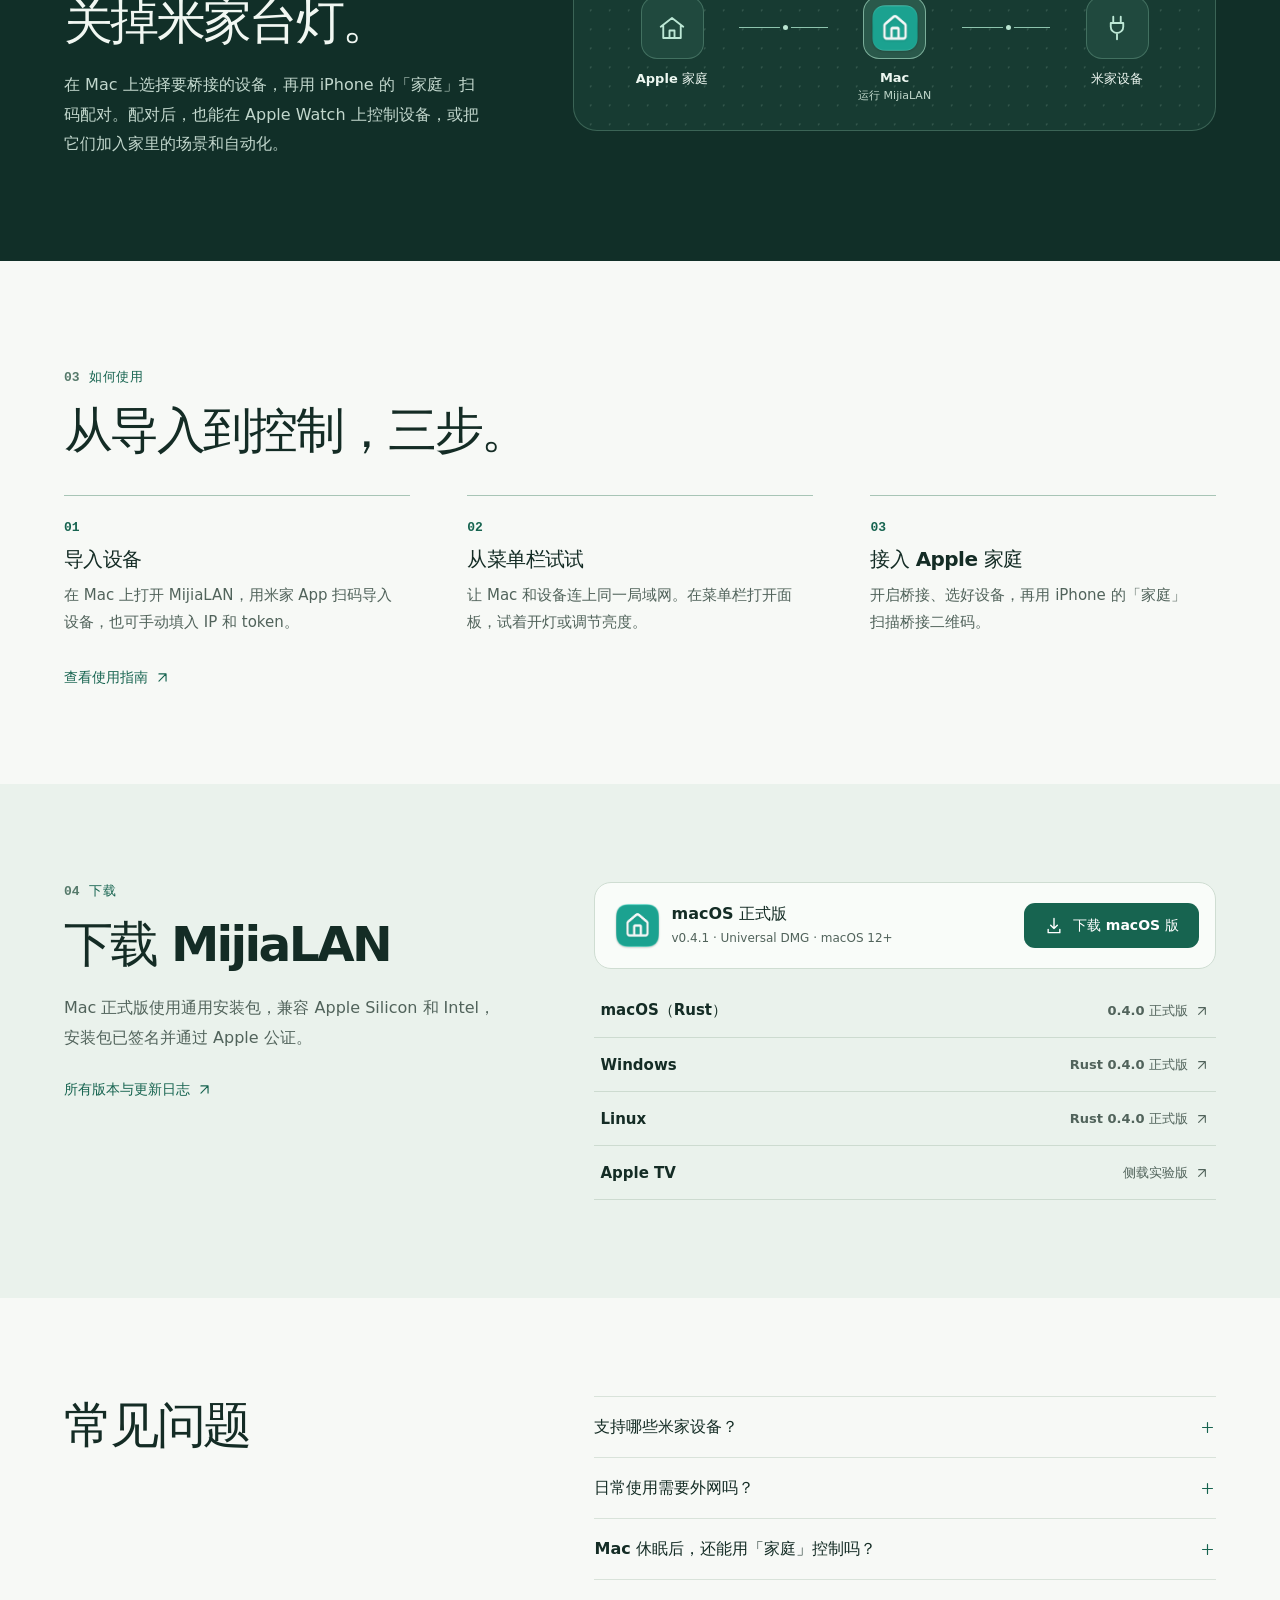
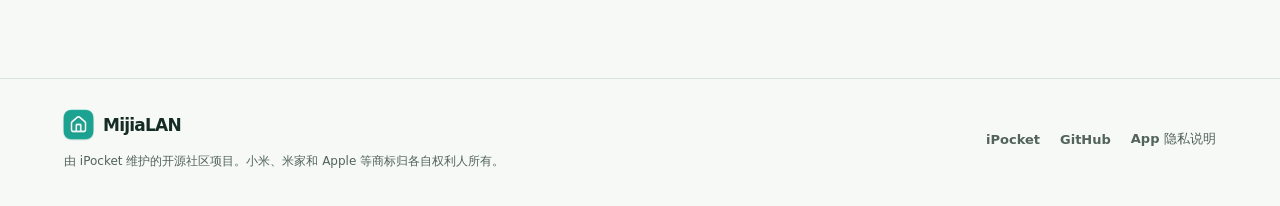
==== commit 22f410b5: "Link the native MijiaLAN 0.4.1 downloads" ====
--- a/index.html
+++ b/index.html
@@ -319,12 +319,12 @@
                 <img src="./assets/mijialan-icon.png" width="53" height="53" alt="" loading="lazy" />
                 <div>
                   <h3>macOS 正式版</h3>
-                  <p>v0.4.0 · Universal DMG · macOS 12+</p>
+                  <p>v0.4.1 · Universal DMG · macOS 12+</p>
                 </div>
               </div>
               <a
                 class="button button-primary"
-                href="https://github.com/iPocket-APP/MijiaLAN/releases/download/v0.4.0/MijiaLAN-0.4.0-universal.dmg"
+                href="https://github.com/iPocket-APP/MijiaLAN/releases/download/v0.4.1/MijiaLAN-0.4.1-universal.dmg"
                 data-download-placement="download_section"
                 data-download-platform="macos"
               >
